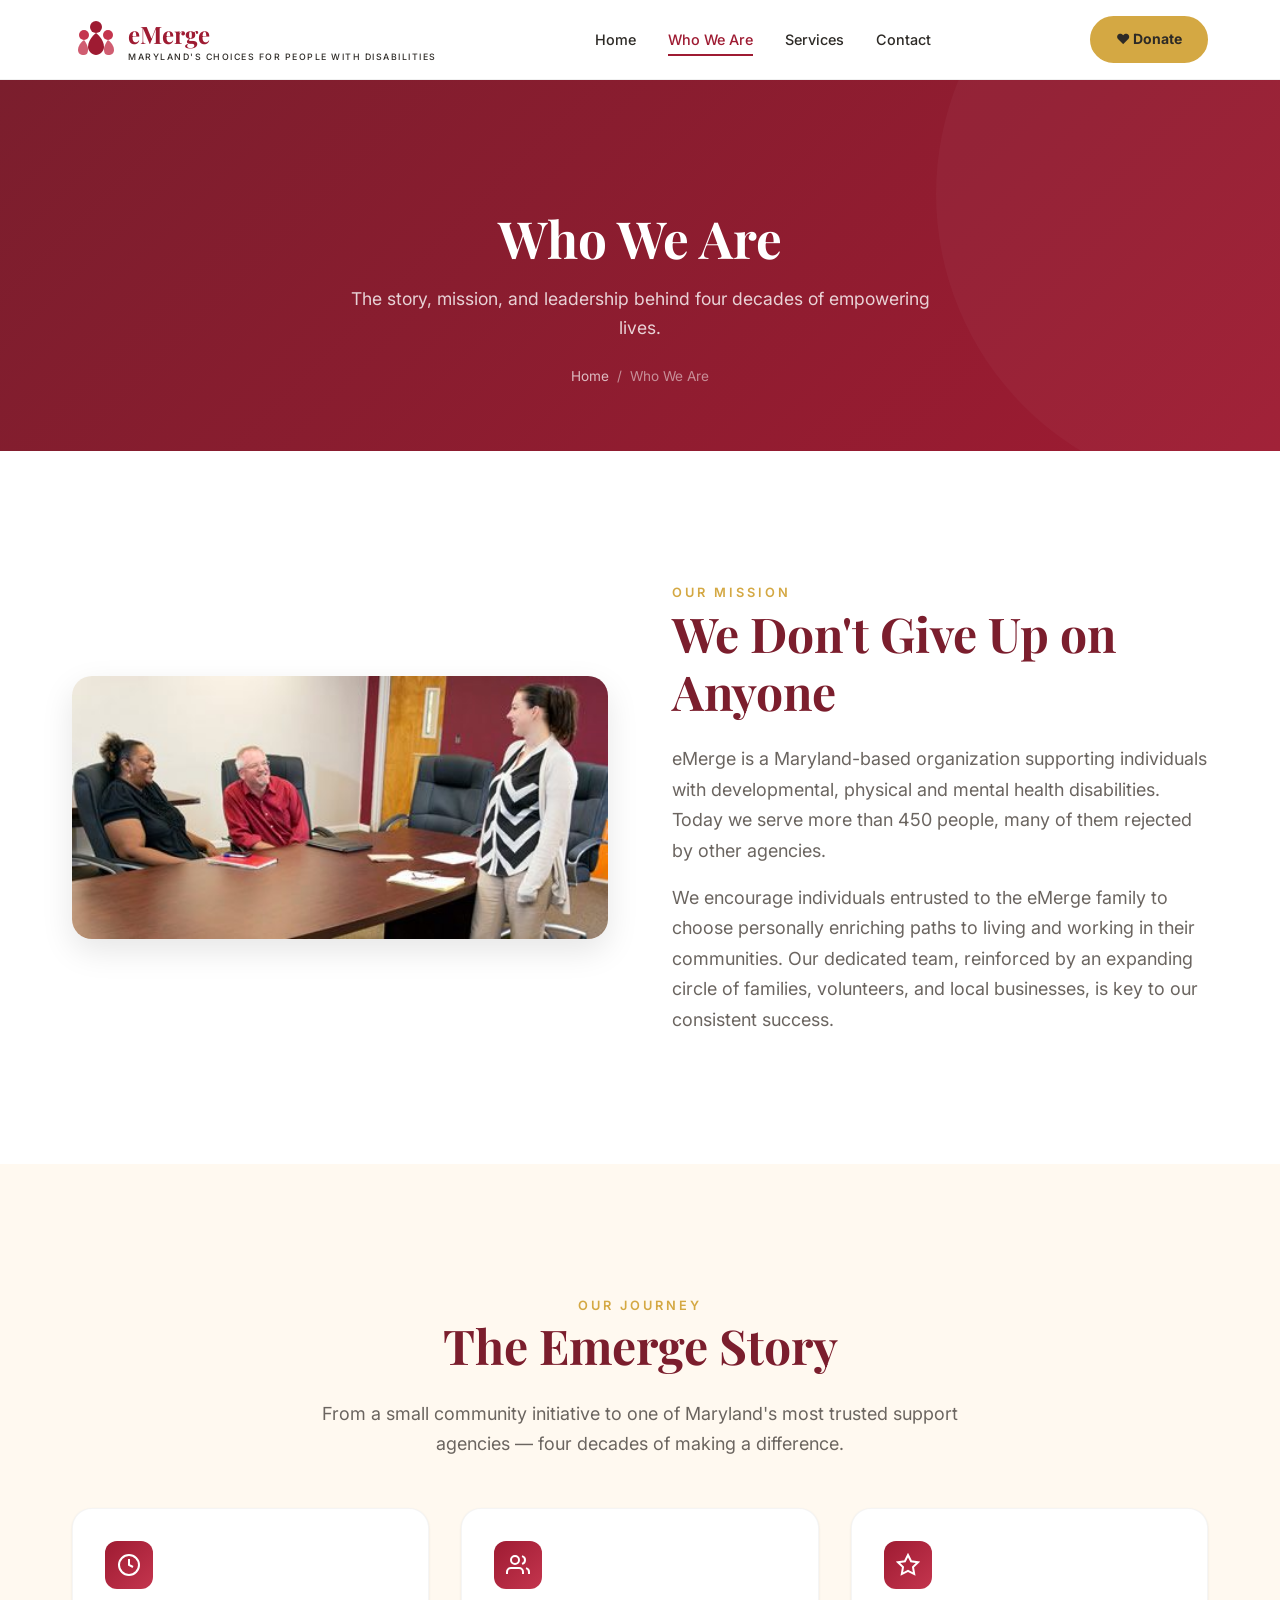
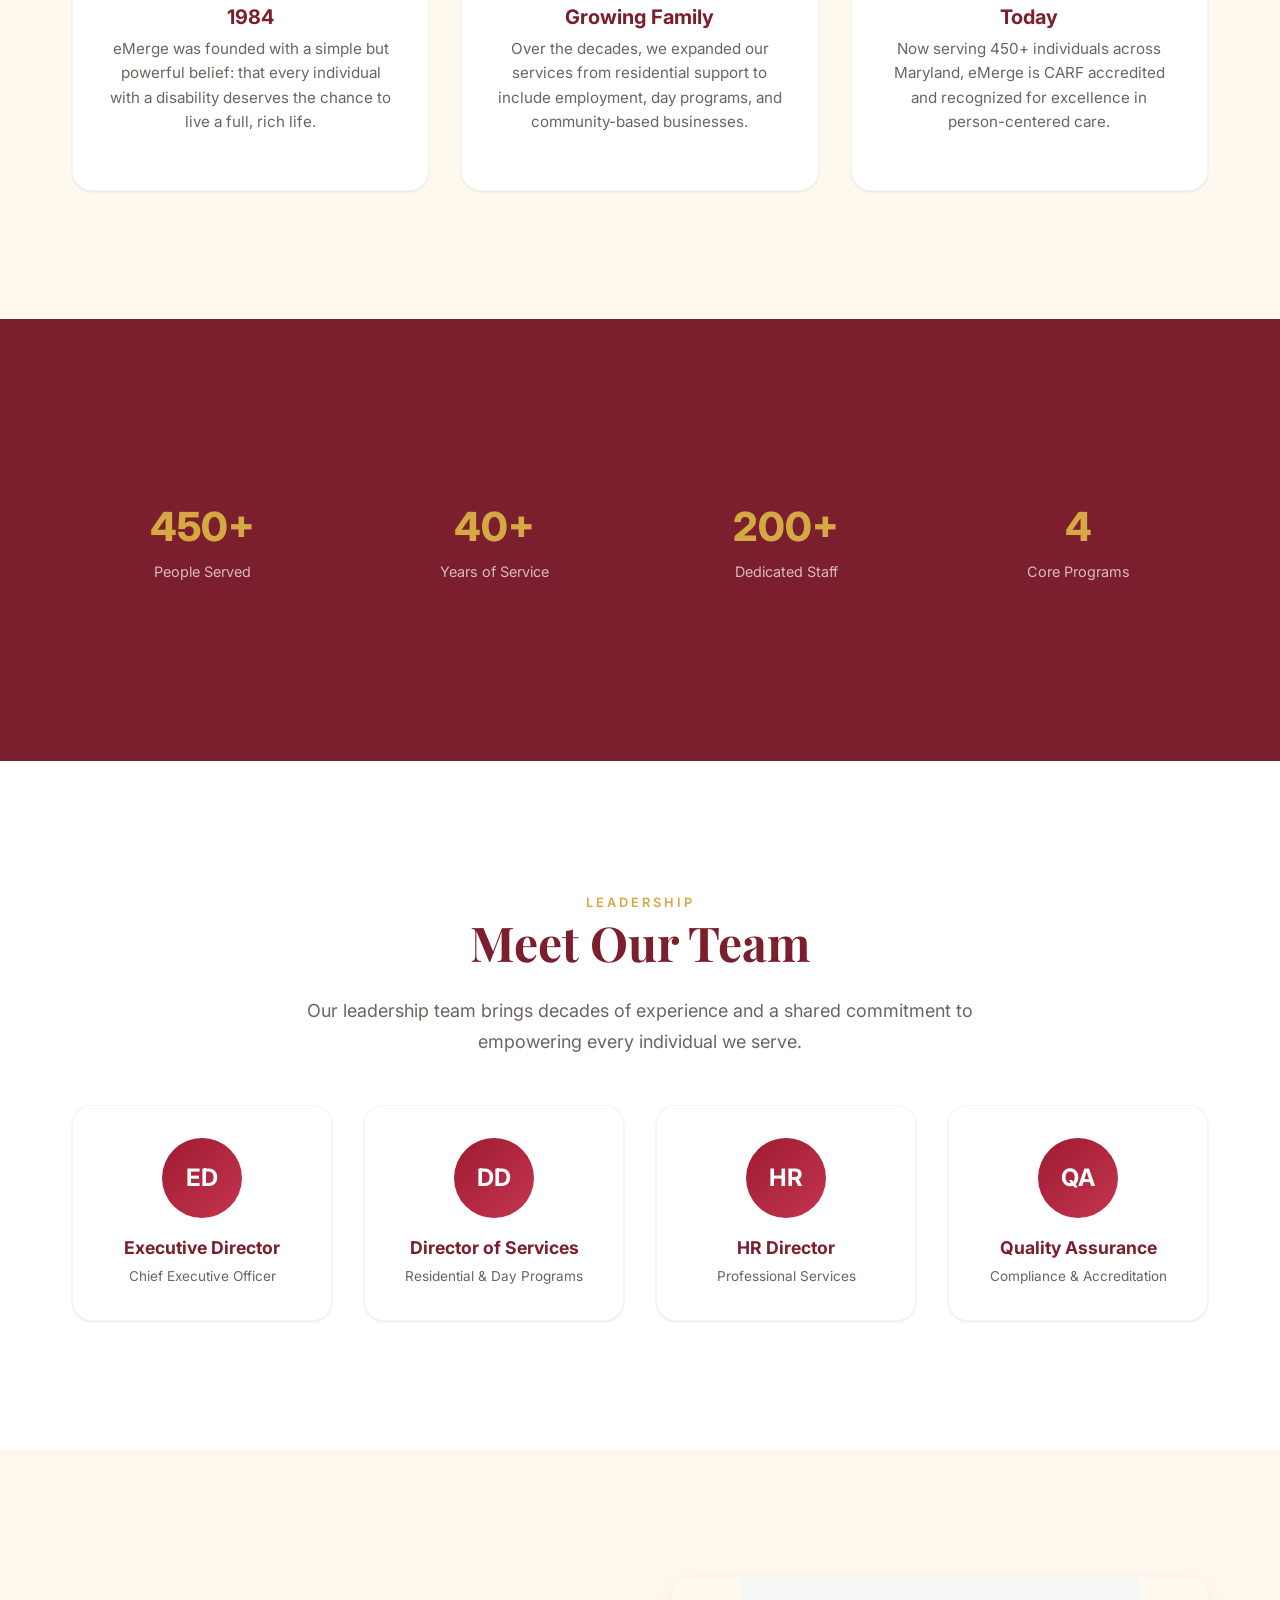
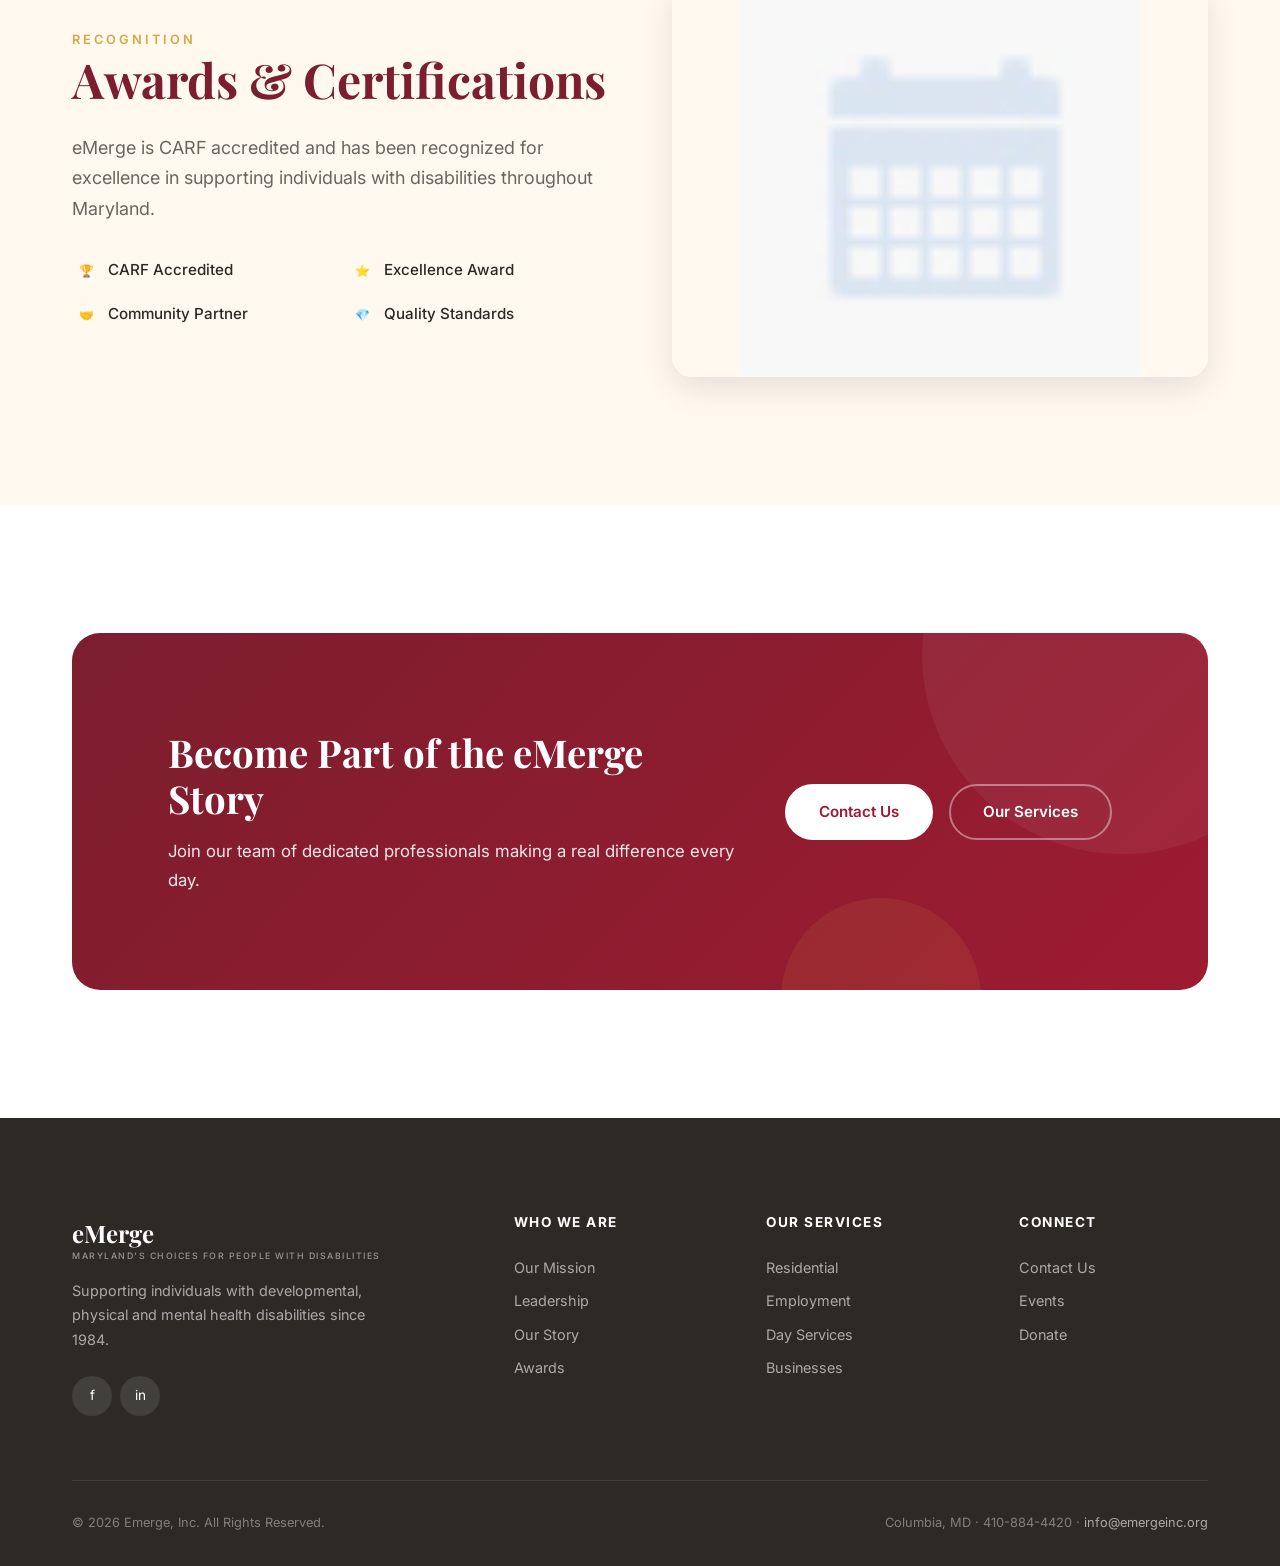
==== about.html @ 645bb39d "Add files via upload" ====
<!DOCTYPE html>
<html lang="en">

<head>
    <meta charset="UTF-8">
    <meta name="viewport" content="width=device-width, initial-scale=1.0">
    <title>Who We Are — eMerge</title>
    <meta name="description"
        content="Learn about eMerge, a Maryland-based organization supporting individuals with developmental, physical and mental health disabilities since 1984.">
    <link rel="stylesheet" href="styles.css">
</head>

<body>
    <!-- Navigation -->
    <nav class="navbar" id="navbar">
        <div class="container">
            <a href="index.html" class="navbar__logo" id="logo">
                <svg class="navbar__logo-icon" viewBox="0 0 48 48" fill="none">
                    <circle cx="24" cy="12" r="6" fill="#9e1b32" />
                    <circle cx="12" cy="20" r="5" fill="#c4354e" />
                    <circle cx="36" cy="20" r="5" fill="#c4354e" />
                    <path d="M24 18 C24 18 16 24 16 32 C16 36 20 40 24 40 C28 40 32 36 32 32 C32 24 24 18 24 18Z"
                        fill="#9e1b32" />
                    <path d="M12 25 C12 25 6 29 6 35 C6 38 8 40 12 40 C16 40 16 36 16 34 C16 30 12 25 12 25Z"
                        fill="#c4354e" opacity="0.8" />
                    <path d="M36 25 C36 25 42 29 42 35 C42 38 40 40 36 40 C32 40 32 36 32 34 C32 30 36 25 36 25Z"
                        fill="#c4354e" opacity="0.8" />
                </svg>
                <div class="navbar__logo-text">eMerge<span>Maryland's Choices For People With Disabilities</span></div>
            </a>
            <ul class="navbar__links" id="navLinks">
                <li><a href="index.html" class="navbar__link">Home</a></li>
                <li><a href="about.html" class="navbar__link active">Who We Are</a></li>
                <li><a href="services.html" class="navbar__link">Services</a></li>
                <li><a href="contact.html" class="navbar__link">Contact</a></li>
            </ul>
            <div class="navbar__actions">
                <a href="contact.html" class="btn btn-donate btn-sm">❤️ Donate</a>
                <button class="navbar__toggle" id="navToggle" aria-label="Toggle menu">
                    <svg viewBox="0 0 24 24" fill="none" stroke="currentColor" stroke-width="2">
                        <line x1="3" y1="6" x2="21" y2="6" />
                        <line x1="3" y1="12" x2="21" y2="12" />
                        <line x1="3" y1="18" x2="21" y2="18" />
                    </svg>
                </button>
            </div>
        </div>
    </nav>

    <!-- Page Hero -->
    <section class="page-hero">
        <div class="container">
            <h1 class="page-hero__title fade-up">Who We Are</h1>
            <p class="page-hero__subtitle fade-up">The story, mission, and leadership behind four decades of empowering
                lives.</p>
            <div class="page-hero__breadcrumb fade-up">
                <a href="index.html">Home</a> <span>/</span> <span>Who We Are</span>
            </div>
        </div>
    </section>

    <!-- Mission -->
    <section class="section">
        <div class="container">
            <div class="content-grid">
                <div class="content-image fade-up">
                    <img src="images/whoweare.jpg" alt="eMerge community">
                </div>
                <div class="fade-up">
                    <span class="section-label">Our Mission</span>
                    <h2 class="section-title">We Don't Give Up on Anyone</h2>
                    <p class="section-subtitle">
                        eMerge is a Maryland-based organization supporting individuals with developmental,
                        physical and mental health disabilities. Today we serve more than 450 people,
                        many of them rejected by other agencies.
                    </p>
                    <p class="section-subtitle" style="margin-top: var(--space-md);">
                        We encourage individuals entrusted to the eMerge family to choose personally
                        enriching paths to living and working in their communities. Our dedicated team,
                        reinforced by an expanding circle of families, volunteers, and local businesses,
                        is key to our consistent success.
                    </p>
                </div>
            </div>
        </div>
    </section>

    <!-- Story Timeline -->
    <section class="section section--cream">
        <div class="container text-center">
            <span class="section-label fade-up">Our Journey</span>
            <h2 class="section-title fade-up">The Emerge Story</h2>
            <p class="section-subtitle fade-up">
                From a small community initiative to one of Maryland's most trusted
                support agencies — four decades of making a difference.
            </p>

            <div class="services-grid" style="margin-top: var(--space-2xl);">
                <div class="service-card fade-up">
                    <div class="service-card__body">
                        <div class="service-card__icon">
                            <svg width="24" height="24" viewBox="0 0 24 24" fill="none" stroke="currentColor"
                                stroke-width="2">
                                <circle cx="12" cy="12" r="10" />
                                <polyline points="12 6 12 12 16 14" />
                            </svg>
                        </div>
                        <h3 class="service-card__title">1984</h3>
                        <p class="service-card__text">
                            eMerge was founded with a simple but powerful belief: that every individual
                            with a disability deserves the chance to live a full, rich life.
                        </p>
                    </div>
                </div>

                <div class="service-card fade-up">
                    <div class="service-card__body">
                        <div class="service-card__icon">
                            <svg width="24" height="24" viewBox="0 0 24 24" fill="none" stroke="currentColor"
                                stroke-width="2">
                                <path d="M17 21v-2a4 4 0 0 0-4-4H5a4 4 0 0 0-4 4v2" />
                                <circle cx="9" cy="7" r="4" />
                                <path d="M23 21v-2a4 4 0 0 0-3-3.87" />
                                <path d="M16 3.13a4 4 0 0 1 0 7.75" />
                            </svg>
                        </div>
                        <h3 class="service-card__title">Growing Family</h3>
                        <p class="service-card__text">
                            Over the decades, we expanded our services from residential support to include
                            employment, day programs, and community-based businesses.
                        </p>
                    </div>
                </div>

                <div class="service-card fade-up">
                    <div class="service-card__body">
                        <div class="service-card__icon">
                            <svg width="24" height="24" viewBox="0 0 24 24" fill="none" stroke="currentColor"
                                stroke-width="2">
                                <polygon
                                    points="12 2 15.09 8.26 22 9.27 17 14.14 18.18 21.02 12 17.77 5.82 21.02 7 14.14 2 9.27 8.91 8.26 12 2" />
                            </svg>
                        </div>
                        <h3 class="service-card__title">Today</h3>
                        <p class="service-card__text">
                            Now serving 450+ individuals across Maryland, eMerge is CARF accredited
                            and recognized for excellence in person-centered care.
                        </p>
                    </div>
                </div>
            </div>
        </div>
    </section>

    <!-- Stats -->
    <section class="section section--dark">
        <div class="container">
            <div class="stats-bar">
                <div class="stat-item fade-up">
                    <span class="stat-item__number" data-count="450" data-suffix="+">0</span>
                    <span class="stat-item__label">People Served</span>
                </div>
                <div class="stat-item fade-up">
                    <span class="stat-item__number" data-count="40" data-suffix="+">0</span>
                    <span class="stat-item__label">Years of Service</span>
                </div>
                <div class="stat-item fade-up">
                    <span class="stat-item__number" data-count="200" data-suffix="+">0</span>
                    <span class="stat-item__label">Dedicated Staff</span>
                </div>
                <div class="stat-item fade-up">
                    <span class="stat-item__number" data-count="4" data-suffix="">0</span>
                    <span class="stat-item__label">Core Programs</span>
                </div>
            </div>
        </div>
    </section>

    <!-- Leadership -->
    <section class="section">
        <div class="container text-center">
            <span class="section-label fade-up">Leadership</span>
            <h2 class="section-title fade-up">Meet Our Team</h2>
            <p class="section-subtitle fade-up">
                Our leadership team brings decades of experience and a shared commitment
                to empowering every individual we serve.
            </p>

            <div class="team-grid">
                <div class="team-card fade-up">
                    <div class="team-card__avatar">ED</div>
                    <div class="team-card__name">Executive Director</div>
                    <div class="team-card__role">Chief Executive Officer</div>
                </div>
                <div class="team-card fade-up">
                    <div class="team-card__avatar">DD</div>
                    <div class="team-card__name">Director of Services</div>
                    <div class="team-card__role">Residential & Day Programs</div>
                </div>
                <div class="team-card fade-up">
                    <div class="team-card__avatar">HR</div>
                    <div class="team-card__name">HR Director</div>
                    <div class="team-card__role">Professional Services</div>
                </div>
                <div class="team-card fade-up">
                    <div class="team-card__avatar">QA</div>
                    <div class="team-card__name">Quality Assurance</div>
                    <div class="team-card__role">Compliance & Accreditation</div>
                </div>
            </div>
        </div>
    </section>

    <!-- Awards Section -->
    <section class="section section--cream">
        <div class="container">
            <div class="content-grid">
                <div class="fade-up">
                    <span class="section-label">Recognition</span>
                    <h2 class="section-title">Awards & Certifications</h2>
                    <p class="section-subtitle">
                        eMerge is CARF accredited and has been recognized for excellence in
                        supporting individuals with disabilities throughout Maryland.
                    </p>
                    <div class="mission__values" style="margin-top: var(--space-xl);">
                        <div class="mission__value">
                            <div class="mission__value-icon">🏆</div><span>CARF Accredited</span>
                        </div>
                        <div class="mission__value">
                            <div class="mission__value-icon">⭐</div><span>Excellence Award</span>
                        </div>
                        <div class="mission__value">
                            <div class="mission__value-icon">🤝</div><span>Community Partner</span>
                        </div>
                        <div class="mission__value">
                            <div class="mission__value-icon">💎</div><span>Quality Standards</span>
                        </div>
                    </div>
                </div>
                <div class="content-image fade-up">
                    <img src="images/service-community.jpg" alt="Award-winning care">
                </div>
            </div>
        </div>
    </section>

    <!-- CTA -->
    <section class="section">
        <div class="container">
            <div class="cta-banner fade-up">
                <div class="cta-banner__content">
                    <h2 class="cta-banner__title">Become Part of the eMerge Story</h2>
                    <p class="cta-banner__text">Join our team of dedicated professionals making a real difference every
                        day.</p>
                </div>
                <div class="cta-banner__actions">
                    <a href="contact.html" class="btn btn-white">Contact Us</a>
                    <a href="services.html" class="btn btn-outline"
                        style="border-color: rgba(255,255,255,0.4); color: white;">Our Services</a>
                </div>
            </div>
        </div>
    </section>

    <!-- Footer -->
    <footer class="footer" id="footer">
        <div class="container">
            <div class="footer__grid">
                <div class="footer__brand">
                    <a href="index.html" class="navbar__logo" style="margin-bottom: var(--space-md);">
                        <div class="navbar__logo-text" style="color: white;">eMerge<span
                                style="color: rgba(255,255,255,0.5);">Maryland's Choices For People With
                                Disabilities</span></div>
                    </a>
                    <p class="footer__brand-text">Supporting individuals with developmental, physical and mental health
                        disabilities since 1984.</p>
                    <div class="footer__social">
                        <a href="https://www.facebook.com/eMergeInc" class="footer__social-link" target="_blank">f</a>
                        <a href="http://www.linkedin.com/company/emerge-inc" class="footer__social-link"
                            target="_blank">in</a>
                    </div>
                </div>
                <div>
                    <h3 class="footer__heading">Who We Are</h3>
                    <ul class="footer__links">
                        <li><a href="about.html" class="footer__link">Our Mission</a></li>
                        <li><a href="about.html" class="footer__link">Leadership</a></li>
                        <li><a href="about.html" class="footer__link">Our Story</a></li>
                        <li><a href="about.html" class="footer__link">Awards</a></li>
                    </ul>
                </div>
                <div>
                    <h3 class="footer__heading">Our Services</h3>
                    <ul class="footer__links">
                        <li><a href="services.html" class="footer__link">Residential</a></li>
                        <li><a href="services.html" class="footer__link">Employment</a></li>
                        <li><a href="services.html" class="footer__link">Day Services</a></li>
                        <li><a href="services.html" class="footer__link">Businesses</a></li>
                    </ul>
                </div>
                <div>
                    <h3 class="footer__heading">Connect</h3>
                    <ul class="footer__links">
                        <li><a href="contact.html" class="footer__link">Contact Us</a></li>
                        <li><a href="#" class="footer__link">Events</a></li>
                        <li><a href="#" class="footer__link">Donate</a></li>
                    </ul>
                </div>
            </div>
            <div class="footer__bottom">
                <p>© 2026 Emerge, Inc. All Rights Reserved.</p>
                <p>Columbia, MD · 410-884-4420 · <a href="mailto:info@emergeinc.org"
                        style="color: rgba(255,255,255,0.6);">info@emergeinc.org</a></p>
            </div>
        </div>
    </footer>
    <script src="main.js"></script>
</body>

</html>
---- styles.css ----
/* ===================================
   eMerge Design System
   Keeping brand identity, modern layout
   =================================== */

/* Google Fonts */
@import url('https://fonts.googleapis.com/css2?family=Inter:wght@300;400;500;600;700;800&family=Playfair+Display:wght@600;700&display=swap');

/* CSS Custom Properties */
:root {
  /* Brand Colors — kept from existing site */
  --color-primary: #9e1b32;
  --color-primary-dark: #7B1E2D;
  --color-primary-light: #c4354e;
  --color-accent-gold: #D4A843;
  --color-accent-gold-light: #f0d68a;
  
  /* Neutrals */
  --color-white: #ffffff;
  --color-cream: #FFF9F0;
  --color-light-gray: #f5f3f0;
  --color-mid-gray: #e0ddd8;
  --color-text: #2d2a26;
  --color-text-light: #6b6560;
  --color-text-muted: #9a948d;
  
  /* Semantic */
  --color-success: #2d8a4e;
  --color-link: #9e1b32;
  
  /* Typography */
  --font-primary: 'Inter', -apple-system, BlinkMacSystemFont, sans-serif;
  --font-display: 'Playfair Display', Georgia, serif;
  
  /* Spacing */
  --space-xs: 0.25rem;
  --space-sm: 0.5rem;
  --space-md: 1rem;
  --space-lg: 1.5rem;
  --space-xl: 2rem;
  --space-2xl: 3rem;
  --space-3xl: 4rem;
  --space-4xl: 6rem;
  --space-5xl: 8rem;
  
  /* Border Radius */
  --radius-sm: 6px;
  --radius-md: 12px;
  --radius-lg: 20px;
  --radius-xl: 28px;
  --radius-full: 9999px;
  
  /* Shadows */
  --shadow-sm: 0 1px 3px rgba(0,0,0,0.06), 0 1px 2px rgba(0,0,0,0.04);
  --shadow-md: 0 4px 12px rgba(0,0,0,0.08);
  --shadow-lg: 0 12px 32px rgba(0,0,0,0.1);
  --shadow-xl: 0 20px 50px rgba(0,0,0,0.15);
  
  /* Transitions */
  --transition-fast: 150ms ease;
  --transition-base: 250ms ease;
  --transition-slow: 400ms cubic-bezier(0.4, 0, 0.2, 1);
  
  /* Layout */
  --max-width: 1200px;
  --nav-height: 80px;
}

/* Reset & Base */
*, *::before, *::after {
  box-sizing: border-box;
  margin: 0;
  padding: 0;
}

html {
  scroll-behavior: smooth;
  -webkit-font-smoothing: antialiased;
  -moz-osx-font-smoothing: grayscale;
}

body {
  font-family: var(--font-primary);
  font-size: 16px;
  line-height: 1.6;
  color: var(--color-text);
  background-color: var(--color-white);
  overflow-x: hidden;
}

img {
  max-width: 100%;
  height: auto;
  display: block;
}

a {
  color: var(--color-link);
  text-decoration: none;
  transition: color var(--transition-fast);
}

a:hover {
  color: var(--color-primary-dark);
}

h1, h2, h3, h4, h5, h6 {
  line-height: 1.2;
  font-weight: 700;
}

/* ===================================
   Utility Classes
   =================================== */
.container {
  max-width: var(--max-width);
  margin: 0 auto;
  padding: 0 var(--space-xl);
}

.section {
  padding: var(--space-5xl) 0;
}

.section--cream {
  background-color: var(--color-cream);
}

.section--gray {
  background-color: var(--color-light-gray);
}

.section--dark {
  background-color: var(--color-primary-dark);
  color: var(--color-white);
}

.text-center {
  text-align: center;
}

.sr-only {
  position: absolute;
  width: 1px;
  height: 1px;
  padding: 0;
  margin: -1px;
  overflow: hidden;
  clip: rect(0,0,0,0);
  border: 0;
}

/* ===================================
   Typography
   =================================== */
.section-label {
  font-size: 0.8rem;
  font-weight: 600;
  text-transform: uppercase;
  letter-spacing: 3px;
  color: var(--color-accent-gold);
  margin-bottom: var(--space-md);
}

.section-title {
  font-family: var(--font-display);
  font-size: clamp(2rem, 4vw, 3rem);
  color: var(--color-primary-dark);
  margin-bottom: var(--space-lg);
}

.section--dark .section-title {
  color: var(--color-white);
}

.section-subtitle {
  font-size: 1.125rem;
  color: var(--color-text-light);
  max-width: 680px;
  line-height: 1.7;
}

.text-center .section-subtitle {
  margin: 0 auto;
}

/* ===================================
   Buttons
   =================================== */
.btn {
  display: inline-flex;
  align-items: center;
  gap: var(--space-sm);
  padding: 14px 32px;
  border-radius: var(--radius-full);
  font-family: var(--font-primary);
  font-size: 0.95rem;
  font-weight: 600;
  text-decoration: none;
  border: 2px solid transparent;
  cursor: pointer;
  transition: all var(--transition-base);
  position: relative;
  overflow: hidden;
}

.btn::after {
  content: '';
  position: absolute;
  inset: 0;
  background: rgba(255,255,255,0.1);
  transform: translateX(-101%);
  transition: transform var(--transition-slow);
}

.btn:hover::after {
  transform: translateX(0);
}

.btn-primary {
  background: var(--color-primary);
  color: var(--color-white);
  border-color: var(--color-primary);
}

.btn-primary:hover {
  background: var(--color-primary-dark);
  border-color: var(--color-primary-dark);
  color: var(--color-white);
  transform: translateY(-2px);
  box-shadow: var(--shadow-lg);
}

.btn-outline {
  background: transparent;
  color: var(--color-primary);
  border-color: var(--color-primary);
}

.btn-outline:hover {
  background: var(--color-primary);
  color: var(--color-white);
  transform: translateY(-2px);
  box-shadow: var(--shadow-lg);
}

.btn-white {
  background: var(--color-white);
  color: var(--color-primary);
  border-color: var(--color-white);
}

.btn-white:hover {
  background: var(--color-cream);
  color: var(--color-primary-dark);
  transform: translateY(-2px);
  box-shadow: var(--shadow-lg);
}

.btn-donate {
  background: var(--color-accent-gold);
  color: var(--color-text);
  border-color: var(--color-accent-gold);
  font-weight: 700;
}

.btn-donate:hover {
  background: var(--color-accent-gold-light);
  border-color: var(--color-accent-gold-light);
  color: var(--color-text);
  transform: translateY(-2px);
  box-shadow: var(--shadow-lg);
}

.btn-sm {
  padding: 10px 24px;
  font-size: 0.875rem;
}

/* ===================================
   Navigation
   =================================== */
.navbar {
  position: fixed;
  top: 0;
  left: 0;
  right: 0;
  height: var(--nav-height);
  background: rgba(255, 255, 255, 0.97);
  backdrop-filter: blur(12px);
  -webkit-backdrop-filter: blur(12px);
  border-bottom: 1px solid rgba(0,0,0,0.06);
  z-index: 1000;
  transition: all var(--transition-base);
}

.navbar.scrolled {
  box-shadow: var(--shadow-md);
}

.navbar .container {
  display: flex;
  align-items: center;
  justify-content: space-between;
  height: 100%;
}

.navbar__logo {
  display: flex;
  align-items: center;
  gap: var(--space-sm);
  text-decoration: none;
}

.navbar__logo-icon {
  width: 48px;
  height: 48px;
}

.navbar__logo-text {
  font-family: var(--font-display);
  font-size: 1.5rem;
  color: var(--color-primary);
  font-weight: 700;
}

.navbar__logo-text span {
  color: var(--color-text);
  font-size: 0.55rem;
  display: block;
  font-family: var(--font-primary);
  font-weight: 500;
  letter-spacing: 1.5px;
  text-transform: uppercase;
  margin-top: -4px;
}

.navbar__links {
  display: flex;
  align-items: center;
  gap: var(--space-xl);
  list-style: none;
}

.navbar__link {
  font-size: 0.9rem;
  font-weight: 500;
  color: var(--color-text);
  text-decoration: none;
  padding: var(--space-sm) 0;
  position: relative;
  transition: color var(--transition-fast);
}

.navbar__link::after {
  content: '';
  position: absolute;
  bottom: 0;
  left: 0;
  width: 0;
  height: 2px;
  background: var(--color-primary);
  transition: width var(--transition-base);
}

.navbar__link:hover,
.navbar__link.active {
  color: var(--color-primary);
}

.navbar__link:hover::after,
.navbar__link.active::after {
  width: 100%;
}

.navbar__actions {
  display: flex;
  align-items: center;
  gap: var(--space-md);
}

/* Mobile Menu */
.navbar__toggle {
  display: none;
  background: none;
  border: none;
  cursor: pointer;
  padding: var(--space-sm);
  color: var(--color-text);
}

.navbar__toggle svg {
  width: 28px;
  height: 28px;
}

/* Mobile Nav */
@media (max-width: 968px) {
  .navbar__links {
    position: fixed;
    top: var(--nav-height);
    left: 0;
    right: 0;
    bottom: 0;
    background: var(--color-white);
    flex-direction: column;
    justify-content: flex-start;
    padding: var(--space-2xl);
    gap: var(--space-lg);
    transform: translateX(100%);
    transition: transform var(--transition-slow);
  }

  .navbar__links.open {
    transform: translateX(0);
  }

  .navbar__link {
    font-size: 1.2rem;
  }

  .navbar__toggle {
    display: block;
  }

  .navbar__actions .btn-donate {
    display: none;
  }
}

/* ===================================
   Hero Section
   =================================== */
.hero {
  position: relative;
  min-height: 90vh;
  display: flex;
  align-items: center;
  overflow: hidden;
  margin-top: var(--nav-height);
}

.hero__bg {
  position: absolute;
  inset: 0;
  z-index: 0;
}

.hero__bg img {
  width: 100%;
  height: 100%;
  object-fit: cover;
}

.hero__overlay {
  position: absolute;
  inset: 0;
  background: linear-gradient(
    135deg,
    rgba(123, 30, 45, 0.88) 0%,
    rgba(158, 27, 50, 0.75) 40%,
    rgba(158, 27, 50, 0.5) 100%
  );
  z-index: 1;
}

.hero__content {
  position: relative;
  z-index: 2;
  max-width: 680px;
  padding: var(--space-4xl) 0;
}

.hero__tagline {
  display: inline-block;
  font-size: 0.8rem;
  font-weight: 600;
  text-transform: uppercase;
  letter-spacing: 3px;
  color: var(--color-accent-gold-light);
  margin-bottom: var(--space-lg);
  padding: var(--space-sm) var(--space-lg);
  background: rgba(255,255,255,0.08);
  border-radius: var(--radius-full);
  border: 1px solid rgba(212, 168, 67, 0.3);
}

.hero__title {
  font-family: var(--font-display);
  font-size: clamp(2.5rem, 5vw, 4rem);
  color: var(--color-white);
  line-height: 1.1;
  margin-bottom: var(--space-xl);
}

.hero__description {
  font-size: 1.15rem;
  color: rgba(255, 255, 255, 0.9);
  line-height: 1.7;
  margin-bottom: var(--space-2xl);
  max-width: 540px;
}

.hero__actions {
  display: flex;
  gap: var(--space-md);
  flex-wrap: wrap;
}

/* Floating stat cards */
.hero__stats {
  position: absolute;
  right: 8%;
  bottom: 12%;
  z-index: 2;
  display: flex;
  flex-direction: column;
  gap: var(--space-md);
}

.hero__stat {
  background: rgba(255,255,255,0.12);
  backdrop-filter: blur(16px);
  -webkit-backdrop-filter: blur(16px);
  border: 1px solid rgba(255,255,255,0.15);
  border-radius: var(--radius-md);
  padding: var(--space-lg) var(--space-xl);
  color: var(--color-white);
  text-align: center;
  min-width: 160px;
  animation: float 6s ease-in-out infinite;
}

.hero__stat:nth-child(2) {
  animation-delay: -2s;
}

.hero__stat:nth-child(3) {
  animation-delay: -4s;
}

.hero__stat-number {
  font-size: 2.2rem;
  font-weight: 800;
  display: block;
  color: var(--color-accent-gold-light);
}

.hero__stat-label {
  font-size: 0.8rem;
  font-weight: 500;
  text-transform: uppercase;
  letter-spacing: 1px;
  opacity: 0.9;
}

@keyframes float {
  0%, 100% { transform: translateY(0); }
  50% { transform: translateY(-8px); }
}

@media (max-width: 968px) {
  .hero__stats {
    display: none;
  }
  .hero {
    min-height: 80vh;
  }
}

/* ===================================
   Services Cards
   =================================== */
.services-grid {
  display: grid;
  grid-template-columns: repeat(3, 1fr);
  gap: var(--space-xl);
  margin-top: var(--space-2xl);
}

.service-card {
  background: var(--color-white);
  border-radius: var(--radius-lg);
  overflow: hidden;
  box-shadow: var(--shadow-sm);
  transition: all var(--transition-slow);
  border: 1px solid rgba(0,0,0,0.04);
}

.service-card:hover {
  transform: translateY(-8px);
  box-shadow: var(--shadow-xl);
}

.service-card__image {
  height: 220px;
  overflow: hidden;
  background: var(--color-cream);
}

.service-card__image img {
  width: 100%;
  height: 100%;
  object-fit: contain;
  transition: transform var(--transition-slow);
}

.service-card:hover .service-card__image img {
  transform: scale(1.05);
}

.service-card__body {
  padding: var(--space-xl);
}

.service-card__icon {
  width: 48px;
  height: 48px;
  border-radius: var(--radius-md);
  background: linear-gradient(135deg, var(--color-primary), var(--color-primary-light));
  display: flex;
  align-items: center;
  justify-content: center;
  margin-bottom: var(--space-md);
  color: var(--color-white);
}

.service-card__title {
  font-size: 1.25rem;
  font-weight: 700;
  margin-bottom: var(--space-sm);
  color: var(--color-primary-dark);
}

.service-card__text {
  font-size: 0.95rem;
  color: var(--color-text-light);
  line-height: 1.6;
  margin-bottom: var(--space-lg);
}

.service-card__link {
  font-size: 0.9rem;
  font-weight: 600;
  color: var(--color-primary);
  display: inline-flex;
  align-items: center;
  gap: var(--space-xs);
  transition: gap var(--transition-fast);
}

.service-card__link:hover {
  gap: var(--space-sm);
}

@media (max-width: 768px) {
  .services-grid {
    grid-template-columns: 1fr;
    gap: var(--space-lg);
  }
}

/* ===================================
   Mission / About Section
   =================================== */
.mission {
  display: grid;
  grid-template-columns: 1fr 1fr;
  gap: var(--space-4xl);
  align-items: center;
}

.mission__image {
  border-radius: var(--radius-lg);
  overflow: hidden;
  position: relative;
}

.mission__image img {
  width: 100%;
  height: 100%;
  object-fit: cover;
  border-radius: var(--radius-lg);
}

.mission__image-badge {
  position: absolute;
  bottom: var(--space-xl);
  left: var(--space-xl);
  background: var(--color-white);
  padding: var(--space-md) var(--space-lg);
  border-radius: var(--radius-md);
  box-shadow: var(--shadow-lg);
  display: flex;
  align-items: center;
  gap: var(--space-md);
}

.mission__image-badge-icon {
  width: 40px;
  height: 40px;
  border-radius: var(--radius-sm);
  background: var(--color-cream);
  display: flex;
  align-items: center;
  justify-content: center;
  color: var(--color-primary);
  font-size: 1.2rem;
}

.mission__image-badge-text {
  font-weight: 600;
  font-size: 0.85rem;
}

.mission__image-badge-text span {
  display: block;
  font-weight: 400;
  color: var(--color-text-light);
  font-size: 0.75rem;
}

.mission__content {
  max-width: 520px;
}

.mission__values {
  display: grid;
  grid-template-columns: 1fr 1fr;
  gap: var(--space-md);
  margin-top: var(--space-xl);
}

.mission__value {
  display: flex;
  align-items: center;
  gap: var(--space-sm);
  font-size: 0.95rem;
  font-weight: 500;
}

.mission__value-icon {
  width: 28px;
  height: 28px;
  border-radius: var(--radius-full);
  background: var(--color-cream);
  display: flex;
  align-items: center;
  justify-content: center;
  color: var(--color-primary);
  font-size: 0.75rem;
  flex-shrink: 0;
}

@media (max-width: 768px) {
  .mission {
    grid-template-columns: 1fr;
    gap: var(--space-2xl);
  }
}

/* ===================================
   Testimonial Section
   =================================== */
.testimonial-card {
  background: var(--color-white);
  border-radius: var(--radius-lg);
  padding: var(--space-2xl);
  box-shadow: var(--shadow-md);
  max-width: 700px;
  margin: var(--space-2xl) auto 0;
  text-align: center;
  position: relative;
}

.testimonial-card::before {
  content: '"';
  font-family: var(--font-display);
  font-size: 6rem;
  color: var(--color-primary);
  opacity: 0.1;
  position: absolute;
  top: -10px;
  left: 30px;
  line-height: 1;
}

.testimonial-card__text {
  font-size: 1.15rem;
  line-height: 1.8;
  color: var(--color-text);
  font-style: italic;
  margin-bottom: var(--space-xl);
}

.testimonial-card__author {
  display: flex;
  align-items: center;
  justify-content: center;
  gap: var(--space-md);
}

.testimonial-card__avatar {
  width: 48px;
  height: 48px;
  border-radius: var(--radius-full);
  background: var(--color-primary);
  color: var(--color-white);
  display: flex;
  align-items: center;
  justify-content: center;
  font-weight: 700;
  font-size: 1.1rem;
}

.testimonial-card__author-info {
  text-align: left;
}

.testimonial-card__name {
  font-weight: 600;
  font-size: 0.95rem;
}

.testimonial-card__role {
  font-size: 0.8rem;
  color: var(--color-text-light);
}

/* ===================================
   CTA Banner
   =================================== */
.cta-banner {
  background: linear-gradient(135deg, var(--color-primary-dark), var(--color-primary));
  border-radius: var(--radius-xl);
  padding: var(--space-4xl);
  display: flex;
  align-items: center;
  justify-content: space-between;
  gap: var(--space-2xl);
  color: var(--color-white);
  position: relative;
  overflow: hidden;
}

.cta-banner::before {
  content: '';
  position: absolute;
  top: -50%;
  right: -10%;
  width: 400px;
  height: 400px;
  border-radius: 50%;
  background: rgba(255,255,255,0.05);
}

.cta-banner::after {
  content: '';
  position: absolute;
  bottom: -30%;
  right: 20%;
  width: 200px;
  height: 200px;
  border-radius: 50%;
  background: rgba(212, 168, 67, 0.1);
}

.cta-banner__content {
  position: relative;
  z-index: 1;
  max-width: 600px;
}

.cta-banner__title {
  font-family: var(--font-display);
  font-size: clamp(1.8rem, 3vw, 2.5rem);
  margin-bottom: var(--space-md);
}

.cta-banner__text {
  font-size: 1.05rem;
  opacity: 0.9;
  line-height: 1.7;
}

.cta-banner__actions {
  position: relative;
  z-index: 1;
  display: flex;
  gap: var(--space-md);
  flex-shrink: 0;
}

@media (max-width: 768px) {
  .cta-banner {
    flex-direction: column;
    text-align: center;
    padding: var(--space-2xl);
  }
  
  .cta-banner__actions {
    flex-direction: column;
    width: 100%;
  }

  .cta-banner__actions .btn {
    justify-content: center;
  }
}

/* ===================================
   Footer
   =================================== */
.footer {
  background: var(--color-text);
  color: rgba(255,255,255,0.8);
  padding: var(--space-4xl) 0 var(--space-xl);
}

.footer__grid {
  display: grid;
  grid-template-columns: 2fr 1fr 1fr 1fr;
  gap: var(--space-3xl);
  margin-bottom: var(--space-3xl);
}

.footer__brand-text {
  font-size: 0.9rem;
  line-height: 1.7;
  margin-top: var(--space-md);
  max-width: 300px;
  color: rgba(255,255,255,0.6);
}

.footer__social {
  display: flex;
  gap: var(--space-sm);
  margin-top: var(--space-lg);
}

.footer__social-link {
  width: 40px;
  height: 40px;
  border-radius: var(--radius-full);
  background: rgba(255,255,255,0.1);
  display: flex;
  align-items: center;
  justify-content: center;
  color: var(--color-white);
  font-size: 0.85rem;
  transition: all var(--transition-fast);
  text-decoration: none;
}

.footer__social-link:hover {
  background: var(--color-primary);
  color: var(--color-white);
  transform: translateY(-2px);
}

.footer__heading {
  font-size: 0.85rem;
  font-weight: 700;
  text-transform: uppercase;
  letter-spacing: 1.5px;
  color: var(--color-white);
  margin-bottom: var(--space-lg);
}

.footer__links {
  list-style: none;
  display: flex;
  flex-direction: column;
  gap: var(--space-sm);
}

.footer__link {
  font-size: 0.9rem;
  color: rgba(255,255,255,0.6);
  text-decoration: none;
  transition: all var(--transition-fast);
}

.footer__link:hover {
  color: var(--color-accent-gold-light);
  padding-left: 4px;
}

.footer__bottom {
  border-top: 1px solid rgba(255,255,255,0.1);
  padding-top: var(--space-xl);
  display: flex;
  align-items: center;
  justify-content: space-between;
  font-size: 0.8rem;
  color: rgba(255,255,255,0.4);
}

@media (max-width: 768px) {
  .footer__grid {
    grid-template-columns: 1fr 1fr;
    gap: var(--space-2xl);
  }
  .footer__bottom {
    flex-direction: column;
    gap: var(--space-md);
    text-align: center;
  }
}

@media (max-width: 480px) {
  .footer__grid {
    grid-template-columns: 1fr;
  }
}

/* ===================================
   Interior Page Hero
   =================================== */
.page-hero {
  background: linear-gradient(135deg, var(--color-primary-dark), var(--color-primary));
  padding: var(--space-5xl) 0 var(--space-3xl);
  margin-top: var(--nav-height);
  text-align: center;
  position: relative;
  overflow: hidden;
}

.page-hero::before {
  content: '';
  position: absolute;
  top: -50%;
  right: -20%;
  width: 600px;
  height: 600px;
  border-radius: 50%;
  background: rgba(255,255,255,0.03);
}

.page-hero__title {
  font-family: var(--font-display);
  font-size: clamp(2rem, 4vw, 3.5rem);
  color: var(--color-white);
  margin-bottom: var(--space-md);
}

.page-hero__subtitle {
  font-size: 1.1rem;
  color: rgba(255,255,255,0.8);
  max-width: 600px;
  margin: 0 auto;
}

.page-hero__breadcrumb {
  display: flex;
  align-items: center;
  justify-content: center;
  gap: var(--space-sm);
  margin-top: var(--space-lg);
  font-size: 0.85rem;
  color: rgba(255,255,255,0.5);
}

.page-hero__breadcrumb a {
  color: rgba(255,255,255,0.7);
  text-decoration: none;
}

.page-hero__breadcrumb a:hover {
  color: var(--color-accent-gold-light);
}

/* ===================================
   Content Page Styles
   =================================== */
.content-grid {
  display: grid;
  grid-template-columns: 1fr 1fr;
  gap: var(--space-3xl);
  align-items: center;
}

.content-grid--reverse {
  direction: rtl;
}

.content-grid--reverse > * {
  direction: ltr;
}

.content-image {
  border-radius: var(--radius-lg);
  overflow: hidden;
  box-shadow: var(--shadow-lg);
}

.content-image img {
  width: 100%;
  height: auto;
  max-height: 400px;
  object-fit: contain;
}

@media (max-width: 768px) {
  .content-grid {
    grid-template-columns: 1fr;
    gap: var(--space-2xl);
  }
  .content-grid--reverse {
    direction: ltr;
  }
}

/* ===================================
   Team / Leadership Cards
   =================================== */
.team-grid {
  display: grid;
  grid-template-columns: repeat(auto-fill, minmax(260px, 1fr));
  gap: var(--space-xl);
  margin-top: var(--space-2xl);
}

.team-card {
  background: var(--color-white);
  border-radius: var(--radius-lg);
  padding: var(--space-xl);
  text-align: center;
  box-shadow: var(--shadow-sm);
  border: 1px solid rgba(0,0,0,0.04);
  transition: all var(--transition-slow);
}

.team-card:hover {
  transform: translateY(-4px);
  box-shadow: var(--shadow-lg);
}

.team-card__avatar {
  width: 80px;
  height: 80px;
  border-radius: var(--radius-full);
  background: linear-gradient(135deg, var(--color-primary), var(--color-primary-light));
  color: var(--color-white);
  display: flex;
  align-items: center;
  justify-content: center;
  font-size: 1.5rem;
  font-weight: 700;
  margin: 0 auto var(--space-md);
}

.team-card__name {
  font-size: 1.1rem;
  font-weight: 700;
  color: var(--color-primary-dark);
}

.team-card__role {
  font-size: 0.85rem;
  color: var(--color-text-light);
  margin-top: var(--space-xs);
}

/* ===================================
   Job Listings (Careers Page)
   =================================== */
.job-card {
  background: var(--color-white);
  border-radius: var(--radius-md);
  padding: var(--space-xl);
  display: flex;
  align-items: flex-start;
  justify-content: space-between;
  gap: var(--space-xl);
  box-shadow: var(--shadow-sm);
  border: 1px solid rgba(0,0,0,0.04);
  transition: all var(--transition-slow);
  margin-bottom: var(--space-md);
}

.job-card:hover {
  box-shadow: var(--shadow-md);
  border-color: var(--color-primary);
}

.job-card__info {
  flex: 1;
}

.job-card__title {
  font-size: 1.15rem;
  font-weight: 700;
  color: var(--color-primary-dark);
  margin-bottom: var(--space-xs);
}

.job-card__meta {
  display: flex;
  gap: var(--space-lg);
  font-size: 0.85rem;
  color: var(--color-text-light);
  margin-bottom: var(--space-sm);
}

.job-card__meta span {
  display: flex;
  align-items: center;
  gap: var(--space-xs);
}

.job-card__desc {
  font-size: 0.9rem;
  color: var(--color-text-light);
  line-height: 1.6;
}

@media (max-width: 768px) {
  .job-card {
    flex-direction: column;
  }
}

/* ===================================
   Contact Form
   =================================== */
.contact-form {
  max-width: 600px;
}

.form-group {
  margin-bottom: var(--space-lg);
}

.form-group label {
  display: block;
  font-size: 0.9rem;
  font-weight: 600;
  margin-bottom: var(--space-sm);
  color: var(--color-text);
}

.form-group input,
.form-group textarea,
.form-group select {
  width: 100%;
  padding: 14px 18px;
  border: 2px solid var(--color-mid-gray);
  border-radius: var(--radius-sm);
  font-family: var(--font-primary);
  font-size: 0.95rem;
  transition: border-color var(--transition-fast);
  background: var(--color-white);
  color: var(--color-text);
}

.form-group input:focus,
.form-group textarea:focus,
.form-group select:focus {
  outline: none;
  border-color: var(--color-primary);
  box-shadow: 0 0 0 3px rgba(158, 27, 50, 0.1);
}

.form-group textarea {
  min-height: 140px;
  resize: vertical;
}

.form-row {
  display: grid;
  grid-template-columns: 1fr 1fr;
  gap: var(--space-lg);
}

@media (max-width: 480px) {
  .form-row {
    grid-template-columns: 1fr;
  }
}

/* Contact info card */
.contact-info-card {
  background: var(--color-white);
  border-radius: var(--radius-lg);
  padding: var(--space-2xl);
  box-shadow: var(--shadow-md);
}

.contact-info-item {
  display: flex;
  gap: var(--space-md);
  margin-bottom: var(--space-xl);
}

.contact-info-item:last-child {
  margin-bottom: 0;
}

.contact-info-icon {
  width: 48px;
  height: 48px;
  border-radius: var(--radius-md);
  background: var(--color-cream);
  display: flex;
  align-items: center;
  justify-content: center;
  color: var(--color-primary);
  font-size: 1.2rem;
  flex-shrink: 0;
}

.contact-info-text h4 {
  font-size: 0.95rem;
  font-weight: 700;
  margin-bottom: var(--space-xs);
}

.contact-info-text p {
  font-size: 0.9rem;
  color: var(--color-text-light);
  line-height: 1.5;
}

/* ===================================
   Scroll animations
   =================================== */
.fade-up {
  opacity: 0;
  transform: translateY(30px);
  transition: opacity 0.6s ease, transform 0.6s ease;
}

.fade-up.visible {
  opacity: 1;
  transform: translateY(0);
}

/* ===================================
   Misc 
   =================================== */
.benefits-grid {
  display: grid;
  grid-template-columns: repeat(auto-fill, minmax(250px, 1fr));
  gap: var(--space-lg);
  margin-top: var(--space-2xl);
}

.benefit-card {
  background: var(--color-white);
  border-radius: var(--radius-md);
  padding: var(--space-xl);
  box-shadow: var(--shadow-sm);
  border: 1px solid rgba(0,0,0,0.04);
  transition: all var(--transition-slow);
}

.benefit-card:hover {
  transform: translateY(-4px);
  box-shadow: var(--shadow-md);
}

.benefit-card__icon {
  font-size: 2rem;
  margin-bottom: var(--space-md);
}

.benefit-card__title {
  font-size: 1.05rem;
  font-weight: 700;
  margin-bottom: var(--space-sm);
  color: var(--color-primary-dark);
}

.benefit-card__text {
  font-size: 0.9rem;
  color: var(--color-text-light);
  line-height: 1.6;
}

/* Stats bar */
.stats-bar {
  display: grid;
  grid-template-columns: repeat(4, 1fr);
  gap: var(--space-xl);
  padding: var(--space-2xl) 0;
}

.stat-item {
  text-align: center;
}

.stat-item__number {
  font-size: 2.5rem;
  font-weight: 800;
  color: var(--color-accent-gold);
  display: block;
}

.stat-item__label {
  font-size: 0.9rem;
  color: rgba(255,255,255,0.7);
  margin-top: var(--space-xs);
}

@media (max-width: 768px) {
  .stats-bar {
    grid-template-columns: repeat(2, 1fr);
    gap: var(--space-lg);
  }
}

/* Map Embed */
.map-container {
  border-radius: var(--radius-lg);
  overflow: hidden;
  box-shadow: var(--shadow-lg);
  height: 350px;
}

.map-container iframe {
  width: 100%;
  height: 100%;
  border: 0;
}
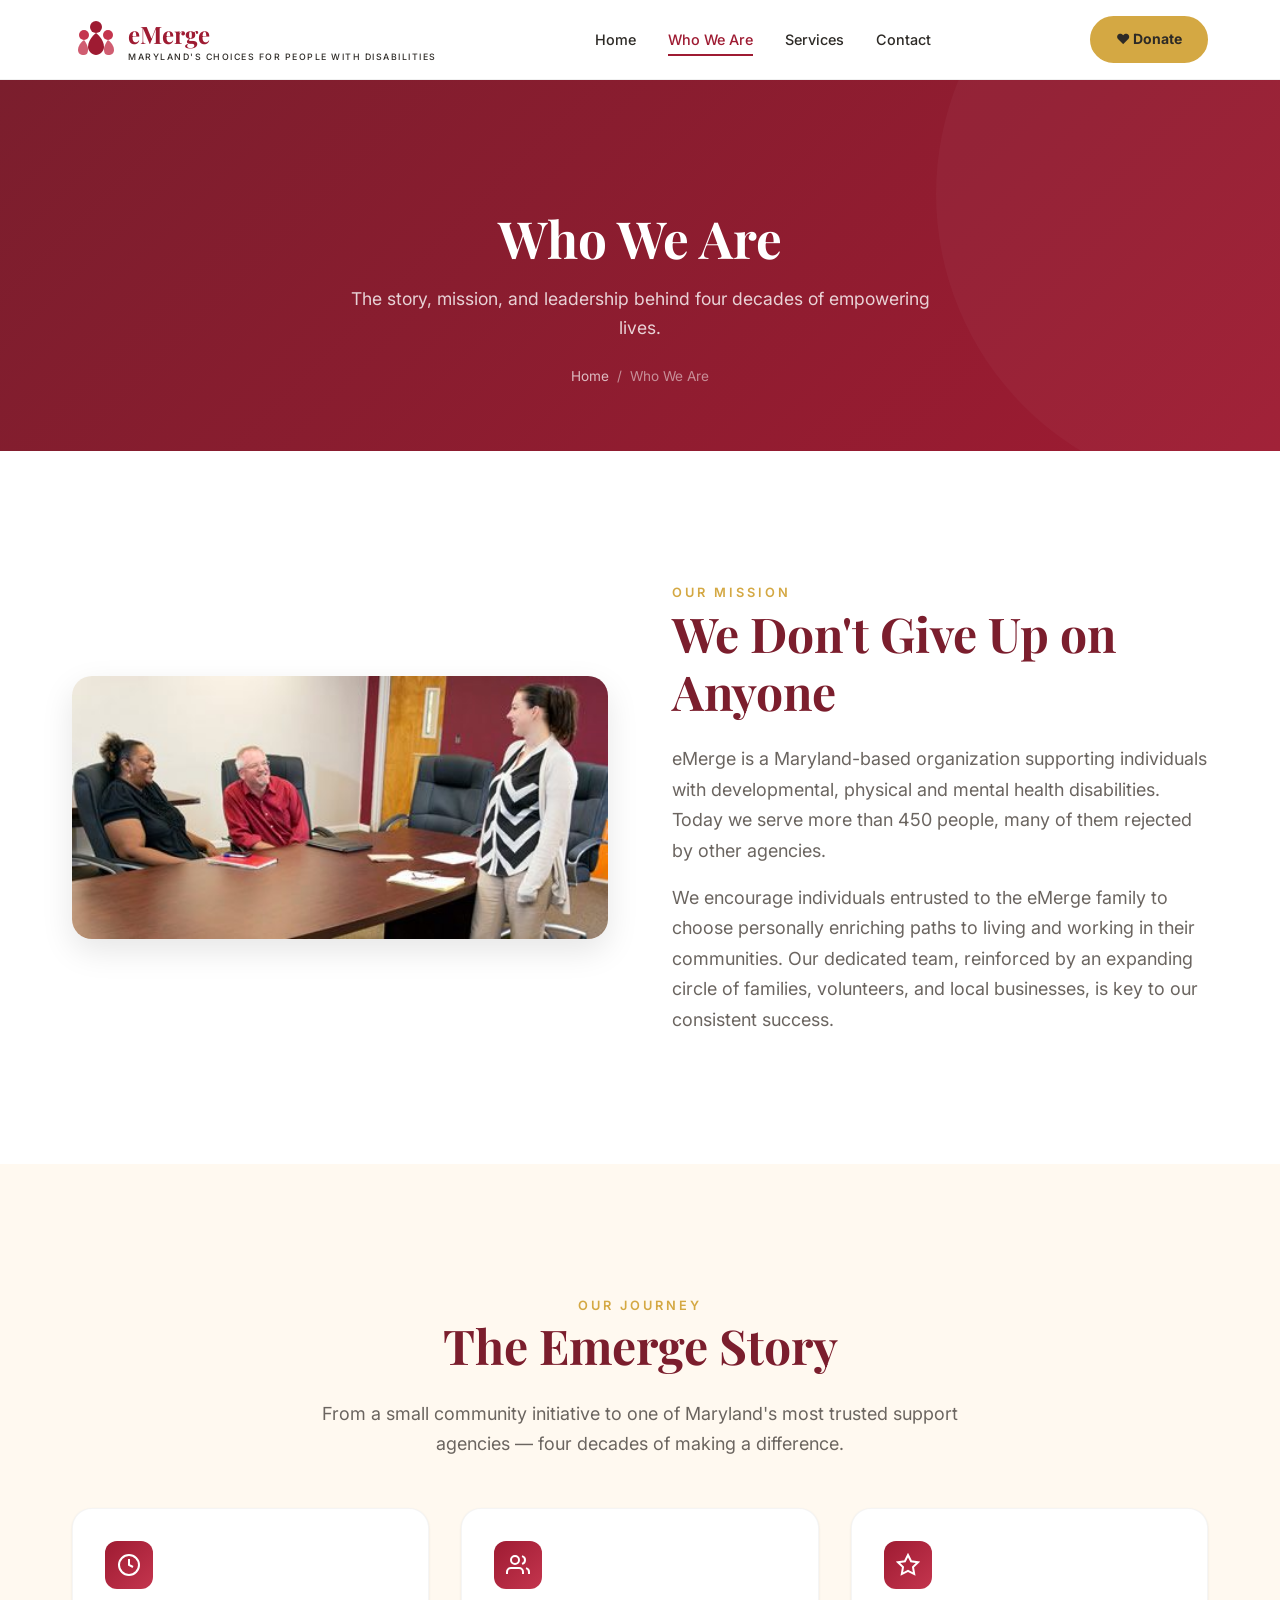
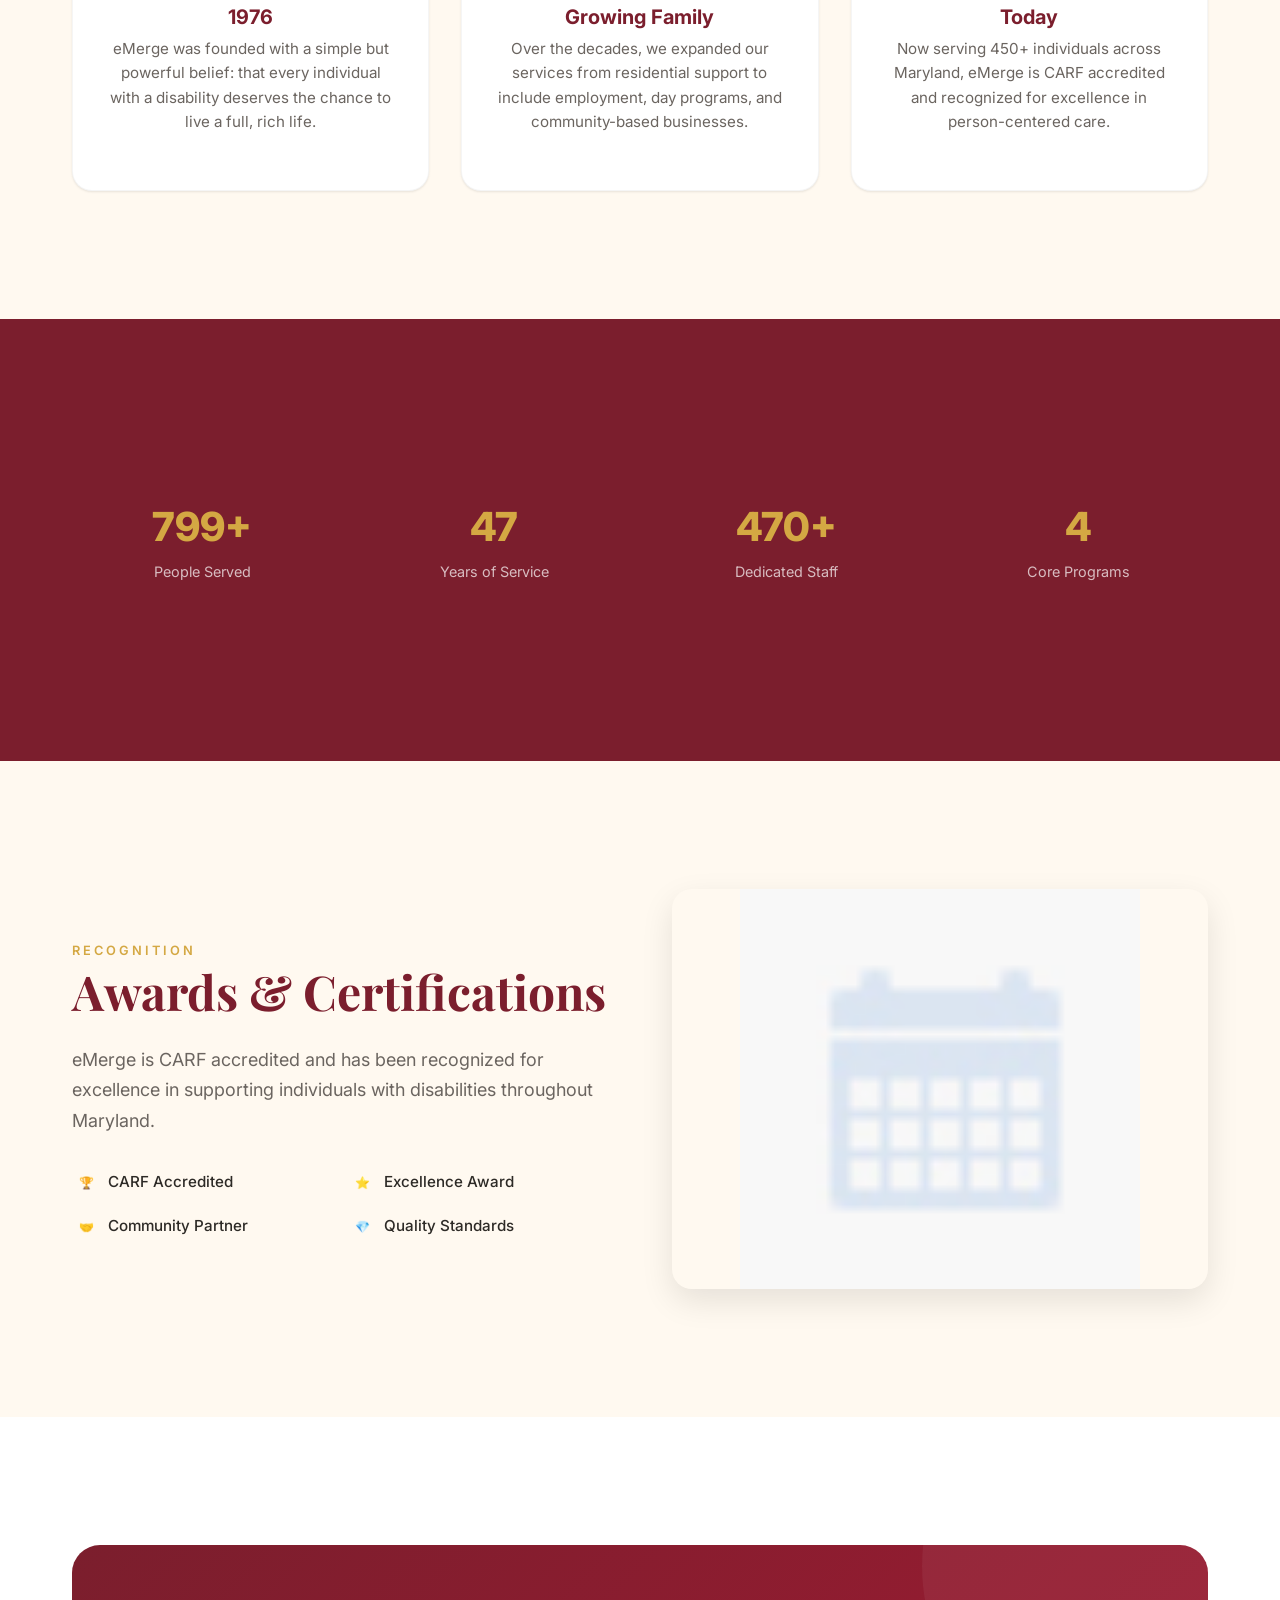
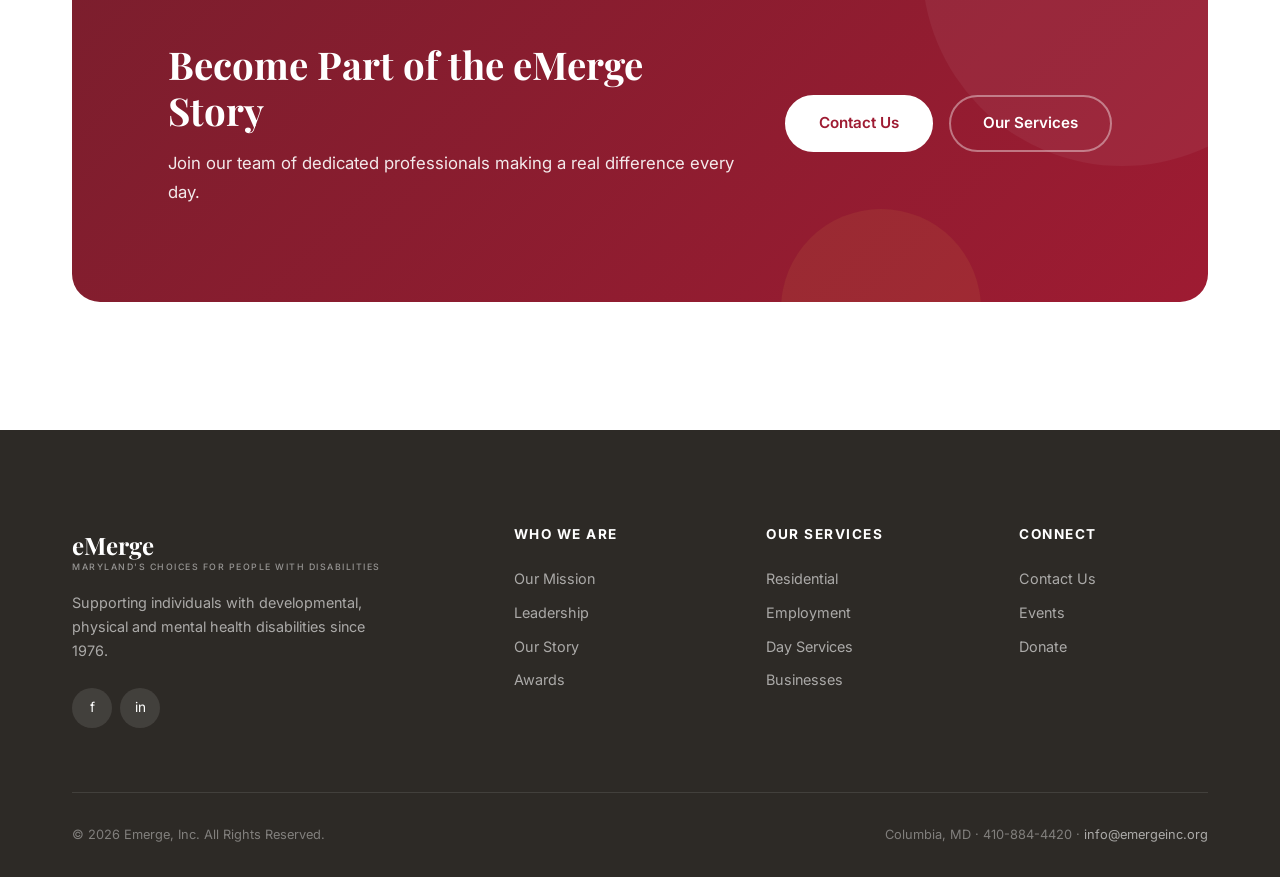
==== commit 2dc7efb0: "removed sections testimonials leadership updated stats" ====
--- a/about.html
+++ b/about.html
@@ -105,7 +105,7 @@
                                 <polyline points="12 6 12 12 16 14" />
                             </svg>
                         </div>
-                        <h3 class="service-card__title">1984</h3>
+                        <h3 class="service-card__title">1976</h3>
                         <p class="service-card__text">
                             eMerge was founded with a simple but powerful belief: that every individual
                             with a disability deserves the chance to live a full, rich life.
@@ -157,15 +157,15 @@
         <div class="container">
             <div class="stats-bar">
                 <div class="stat-item fade-up">
-                    <span class="stat-item__number" data-count="450" data-suffix="+">0</span>
+                    <span class="stat-item__number" data-count="1000" data-suffix="+">0</span>
                     <span class="stat-item__label">People Served</span>
                 </div>
                 <div class="stat-item fade-up">
-                    <span class="stat-item__number" data-count="40" data-suffix="+">0</span>
+                    <span class="stat-item__number" data-count="50" data-suffix="">0</span>
                     <span class="stat-item__label">Years of Service</span>
                 </div>
                 <div class="stat-item fade-up">
-                    <span class="stat-item__number" data-count="200" data-suffix="+">0</span>
+                    <span class="stat-item__number" data-count="600" data-suffix="+">0</span>
                     <span class="stat-item__label">Dedicated Staff</span>
                 </div>
                 <div class="stat-item fade-up">
@@ -176,42 +176,7 @@
         </div>
     </section>
 
-    <!-- Leadership -->
-    <section class="section">
-        <div class="container text-center">
-            <span class="section-label fade-up">Leadership</span>
-            <h2 class="section-title fade-up">Meet Our Team</h2>
-            <p class="section-subtitle fade-up">
-                Our leadership team brings decades of experience and a shared commitment
-                to empowering every individual we serve.
-            </p>
-
-            <div class="team-grid">
-                <div class="team-card fade-up">
-                    <div class="team-card__avatar">ED</div>
-                    <div class="team-card__name">Executive Director</div>
-                    <div class="team-card__role">Chief Executive Officer</div>
-                </div>
-                <div class="team-card fade-up">
-                    <div class="team-card__avatar">DD</div>
-                    <div class="team-card__name">Director of Services</div>
-                    <div class="team-card__role">Residential & Day Programs</div>
-                </div>
-                <div class="team-card fade-up">
-                    <div class="team-card__avatar">HR</div>
-                    <div class="team-card__name">HR Director</div>
-                    <div class="team-card__role">Professional Services</div>
-                </div>
-                <div class="team-card fade-up">
-                    <div class="team-card__avatar">QA</div>
-                    <div class="team-card__name">Quality Assurance</div>
-                    <div class="team-card__role">Compliance & Accreditation</div>
-                </div>
-            </div>
-        </div>
-    </section>
-
-    <!-- Awards Section -->
+    <!-- Awards-->
     <section class="section section--cream">
         <div class="container">
             <div class="content-grid">
@@ -273,7 +238,7 @@
                                 Disabilities</span></div>
                     </a>
                     <p class="footer__brand-text">Supporting individuals with developmental, physical and mental health
-                        disabilities since 1984.</p>
+                        disabilities since 1976.</p>
                     <div class="footer__social">
                         <a href="https://www.facebook.com/eMergeInc" class="footer__social-link" target="_blank">f</a>
                         <a href="http://www.linkedin.com/company/emerge-inc" class="footer__social-link"
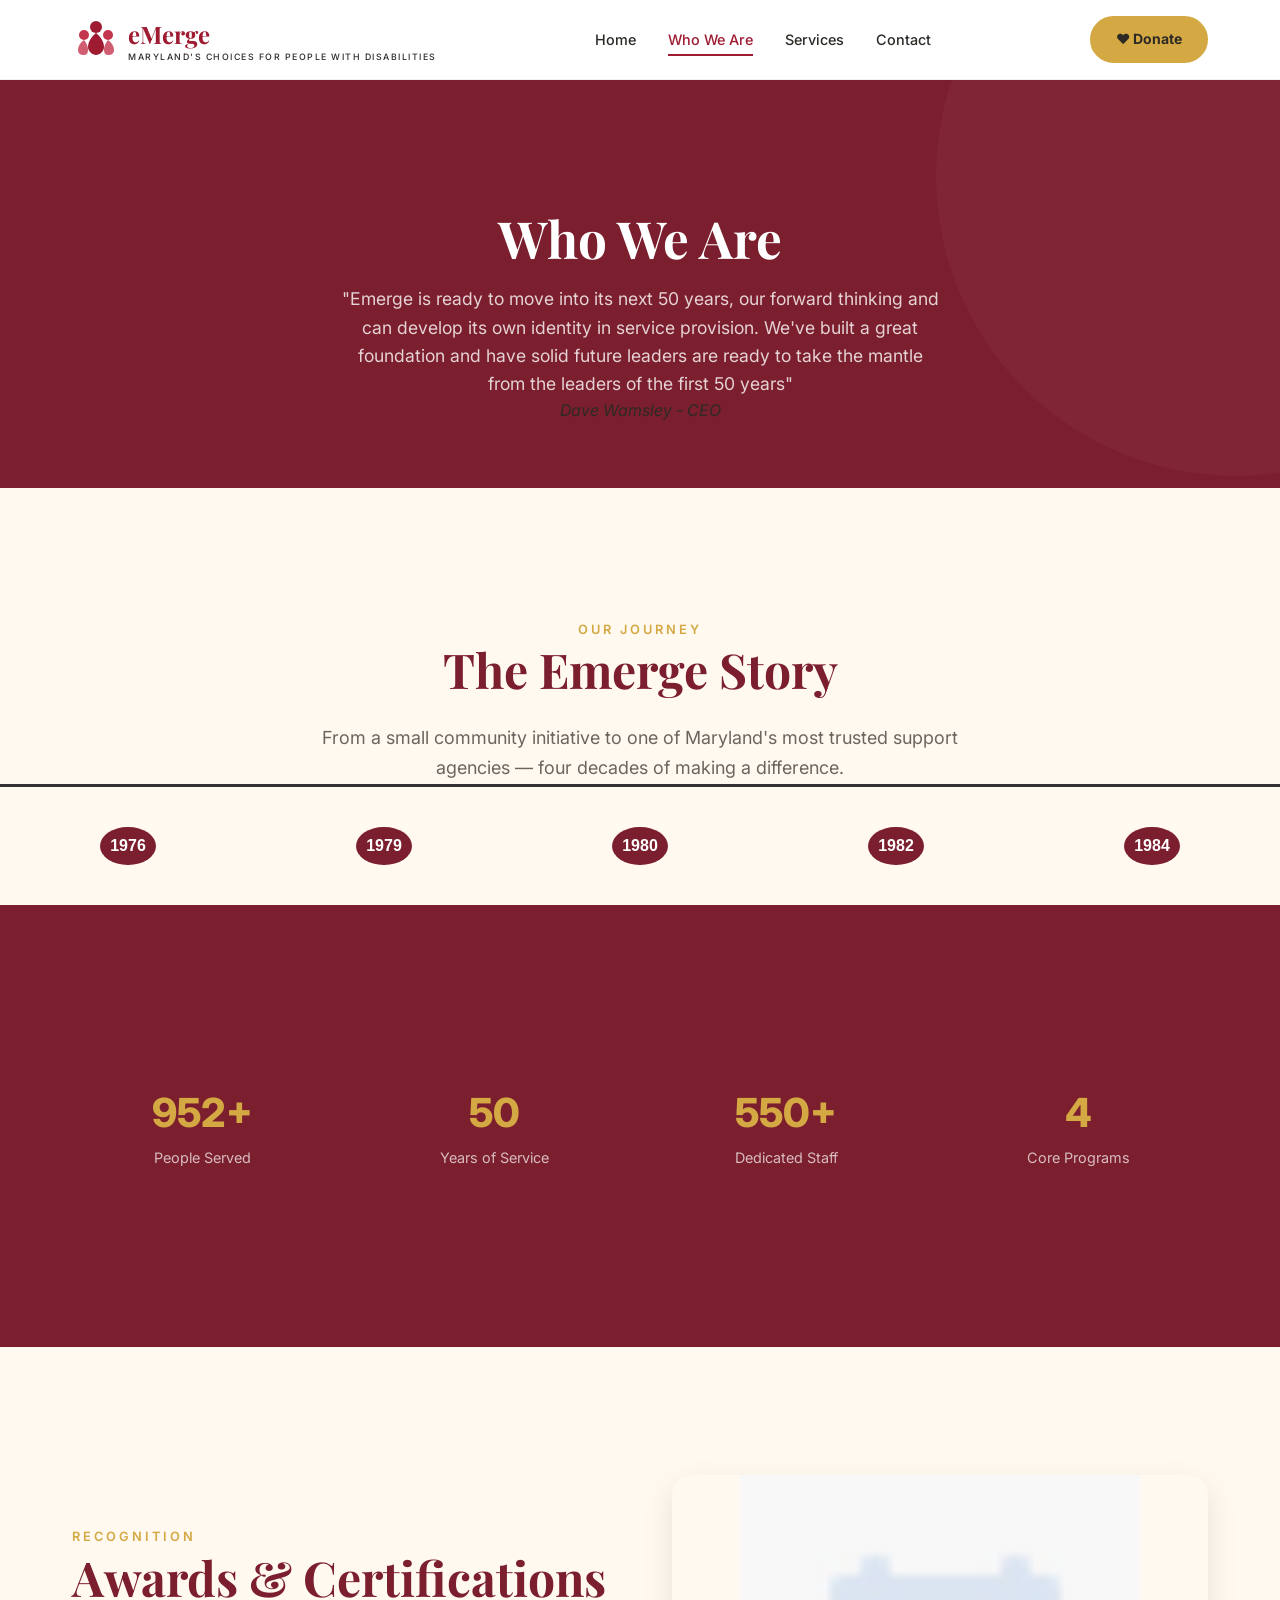
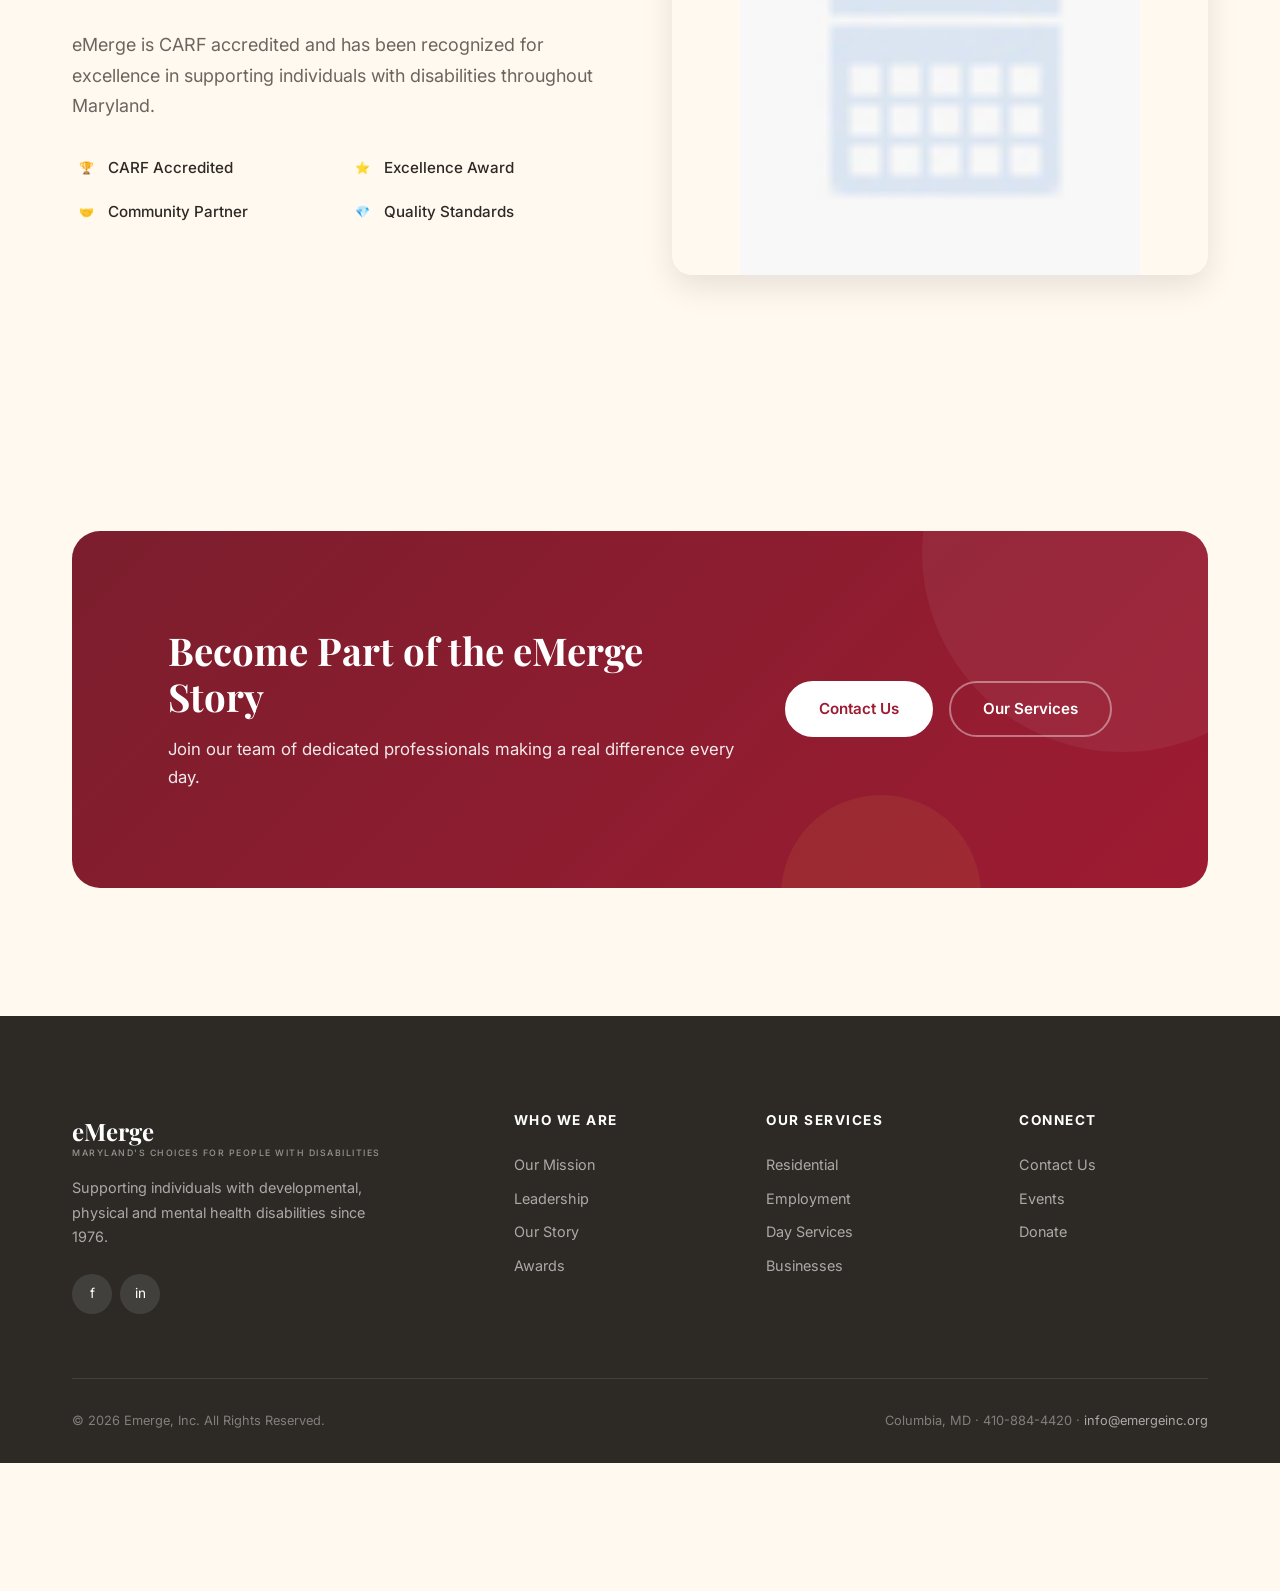
==== commit a3248f2e: "added timeline section added daves quote to who we are updated css for timeline and who we are uploa" ====
--- a/about.html
+++ b/about.html
@@ -51,41 +51,13 @@
     <section class="page-hero">
         <div class="container">
             <h1 class="page-hero__title fade-up">Who We Are</h1>
-            <p class="page-hero__subtitle fade-up">The story, mission, and leadership behind four decades of empowering
-                lives.</p>
-            <div class="page-hero__breadcrumb fade-up">
-                <a href="index.html">Home</a> <span>/</span> <span>Who We Are</span>
-            </div>
-        </div>
-    </section>
-
-    <!-- Mission -->
-    <section class="section">
-        <div class="container">
-            <div class="content-grid">
-                <div class="content-image fade-up">
-                    <img src="images/whoweare.jpg" alt="eMerge community">
-                </div>
-                <div class="fade-up">
-                    <span class="section-label">Our Mission</span>
-                    <h2 class="section-title">We Don't Give Up on Anyone</h2>
-                    <p class="section-subtitle">
-                        eMerge is a Maryland-based organization supporting individuals with developmental,
-                        physical and mental health disabilities. Today we serve more than 450 people,
-                        many of them rejected by other agencies.
-                    </p>
-                    <p class="section-subtitle" style="margin-top: var(--space-md);">
-                        We encourage individuals entrusted to the eMerge family to choose personally
-                        enriching paths to living and working in their communities. Our dedicated team,
-                        reinforced by an expanding circle of families, volunteers, and local businesses,
-                        is key to our consistent success.
-                    </p>
-                </div>
-            </div>
-        </div>
-    </section>
-
-    <!-- Story Timeline -->
+            <p class="page-hero__subtitle fade-up">"Emerge is ready to move into its next 50 years, our forward thinking and can develop its own identity in service provision.
+                We've built a great foundation and have solid future leaders are ready to take the mantle from the leaders of the first 50 years"</p>
+                <p><i>Dave Wamsley - CEO</i></p>
+        </div>
+    </section>
+
+    <!-- ====== timeline====== -->
     <section class="section section--cream">
         <div class="container text-center">
             <span class="section-label fade-up">Our Journey</span>
@@ -94,63 +66,64 @@
                 From a small community initiative to one of Maryland's most trusted
                 support agencies — four decades of making a difference.
             </p>
-
-            <div class="services-grid" style="margin-top: var(--space-2xl);">
-                <div class="service-card fade-up">
-                    <div class="service-card__body">
-                        <div class="service-card__icon">
-                            <svg width="24" height="24" viewBox="0 0 24 24" fill="none" stroke="currentColor"
-                                stroke-width="2">
-                                <circle cx="12" cy="12" r="10" />
-                                <polyline points="12 6 12 12 16 14" />
-                            </svg>
-                        </div>
-                        <h3 class="service-card__title">1976</h3>
-                        <p class="service-card__text">
-                            eMerge was founded with a simple but powerful belief: that every individual
-                            with a disability deserves the chance to live a full, rich life.
-                        </p>
-                    </div>
-                </div>
-
-                <div class="service-card fade-up">
-                    <div class="service-card__body">
-                        <div class="service-card__icon">
-                            <svg width="24" height="24" viewBox="0 0 24 24" fill="none" stroke="currentColor"
-                                stroke-width="2">
-                                <path d="M17 21v-2a4 4 0 0 0-4-4H5a4 4 0 0 0-4 4v2" />
-                                <circle cx="9" cy="7" r="4" />
-                                <path d="M23 21v-2a4 4 0 0 0-3-3.87" />
-                                <path d="M16 3.13a4 4 0 0 1 0 7.75" />
-                            </svg>
-                        </div>
-                        <h3 class="service-card__title">Growing Family</h3>
-                        <p class="service-card__text">
-                            Over the decades, we expanded our services from residential support to include
-                            employment, day programs, and community-based businesses.
-                        </p>
-                    </div>
-                </div>
-
-                <div class="service-card fade-up">
-                    <div class="service-card__body">
-                        <div class="service-card__icon">
-                            <svg width="24" height="24" viewBox="0 0 24 24" fill="none" stroke="currentColor"
-                                stroke-width="2">
-                                <polygon
-                                    points="12 2 15.09 8.26 22 9.27 17 14.14 18.18 21.02 12 17.77 5.82 21.02 7 14.14 2 9.27 8.91 8.26 12 2" />
-                            </svg>
-                        </div>
-                        <h3 class="service-card__title">Today</h3>
-                        <p class="service-card__text">
-                            Now serving 450+ individuals across Maryland, eMerge is CARF accredited
-                            and recognized for excellence in person-centered care.
-                        </p>
-                    </div>
-                </div>
-            </div>
-        </div>
-    </section>
+        </div>
+    <section class="timeline">
+        <div class="timeline-item">
+            <button class="year">1976</button>
+            <div class="content">
+                <h3>The Beginning of Our Legacy</h3>
+                <p>The Articles of Incorporation are filed for
+                    the Maryland Homes for the Retarded on December 6th 1976</p>
+            </div>
+        </div>
+
+        <div class="timeline-item">
+            <button class="year">1979</button>
+            <div class="content">
+                <h3>Establishing Leadership</h3>
+                <img src="images/mdmayors.png">
+                <p><ul>
+                <li>Maryland Homes for the Retarded changes its name to Maryland Homes for the Handicapped.
+                    Rev. David Michel, Jack Merriman, and Charles Helm are the founding directors.</li>
+                <li>Jack Merriman convinces Baltimore City to give the Mayor’s Residence on
+                    Maryland Ave to Maryland Homes.</li>
+                </p>
+            </div>
+        </div>
+
+        <div class="timeline-item">
+            <button class="year">1980</button>
+            <div class="content">
+                <h3>Astor Courts</h3>
+                <img src="images/astorcourts.png">
+                <p>Rev Michel and Charles Helms convinces St Marks Lutheran Church
+                    to use its endowment ($500,000) to purchase Astor Courts on 25th and St. Paul
+                    to create housing for people from Rosewood.</p>
+            </div>
+        </div>
+
+        <div class="timeline-item">
+            <button class="year">1982</button>
+            <div class="content">
+                <h3>Program Expansion </h3>
+                <img src="images/gerst.png">
+                <p><ul>
+                <li>Community Link is formed in 1982 as a subsidiary corporation of Maryland Homes
+                    to own and manage Astor Courts, to be managed by Charles Helms, a for-profit corporation that
+                pays its directors</li>
+            </ul></p>
+            </div>
+        </div>
+        <div class="timeline-item">
+            <button class="year">1984</button>
+            <div class="content">
+                <h3></h3>
+        </div>
+                </div>
+            </div>
+    </section>
+
+
 
     <!-- Stats -->
     <section class="section section--dark">
--- a/styles.css
+++ b/styles.css
@@ -1018,7 +1018,7 @@
    Interior Page Hero
    =================================== */
 .page-hero {
-  background: linear-gradient(135deg, var(--color-primary-dark), var(--color-primary));
+  background: linear-gradient(135deg, var(--color-primary-dark), var(--color-primary-dark));
   padding: var(--space-5xl) 0 var(--space-3xl);
   margin-top: var(--nav-height);
   text-align: center;
@@ -1378,7 +1378,7 @@
   line-height: 1.6;
 }
 
-/* Stats bar */
+/* stats bar */
 .stats-bar {
   display: grid;
   grid-template-columns: repeat(4, 1fr);
@@ -1410,7 +1410,7 @@
   }
 }
 
-/* Map Embed */
+/* map embed */
 .map-container {
   border-radius: var(--radius-lg);
   overflow: hidden;
@@ -1423,3 +1423,68 @@
   height: 100%;
   border: 0;
 }
+
+
+.timeline {
+  display: flex;
+  justify-content: space-between;
+  position: relative;
+  padding: 40px 0;
+  border-top: 3px solid #333;
+}
+
+.timeline-item {
+  position: relative;
+  text-align: center;
+  width: 30%;
+}
+
+.year {
+  font-size: 1rem;
+  font-weight: bold;
+  cursor: pointer;
+  background: #7B1E2D;
+  color: #fff;
+  padding: 10px;
+  border-radius: 50%;
+  border: none;
+}
+
+/* hidden by default */
+.content {
+  position: absolute;
+  top: 70px;
+  left: 50%;
+  transform: translateX(-50%);
+  width: 400px;
+  background: #fff;
+  border: 1px solid #ddd;
+  padding: 15px;
+  border-radius: 8px;
+  opacity: 0;
+  pointer-events: none;
+  transition: all 0.3s ease;
+}
+
+/* hover support (desktop) */
+.timeline-item:hover .content {
+  opacity: 1;
+  pointer-events: auto;
+}
+
+/* click support */
+.timeline-item.active .content {
+  opacity: 1;
+  pointer-events: auto;
+}
+
+/* highlight active year */
+.timeline-item.active .year {
+  background: #007bff;
+}
+
+.content img {
+  width: 100%;
+  border-radius: 5px;
+  margin-top: 10px;
+}
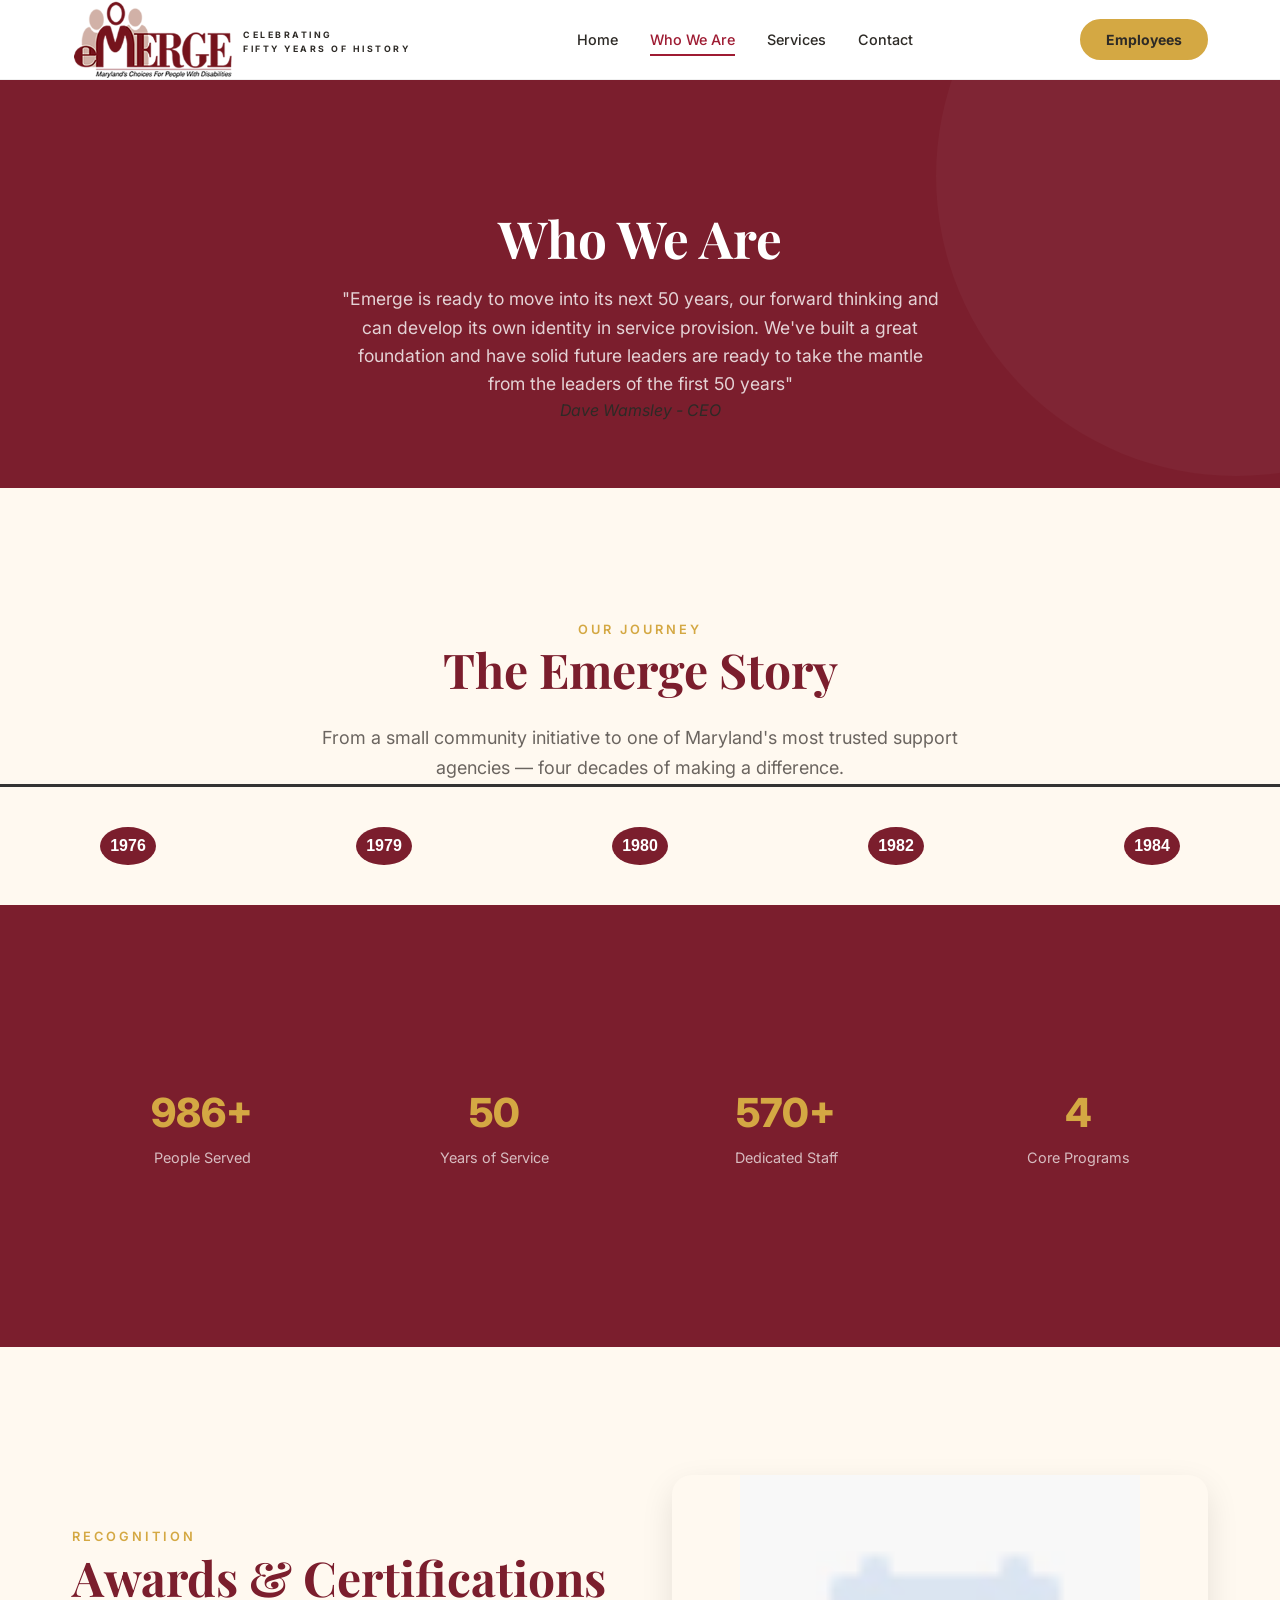
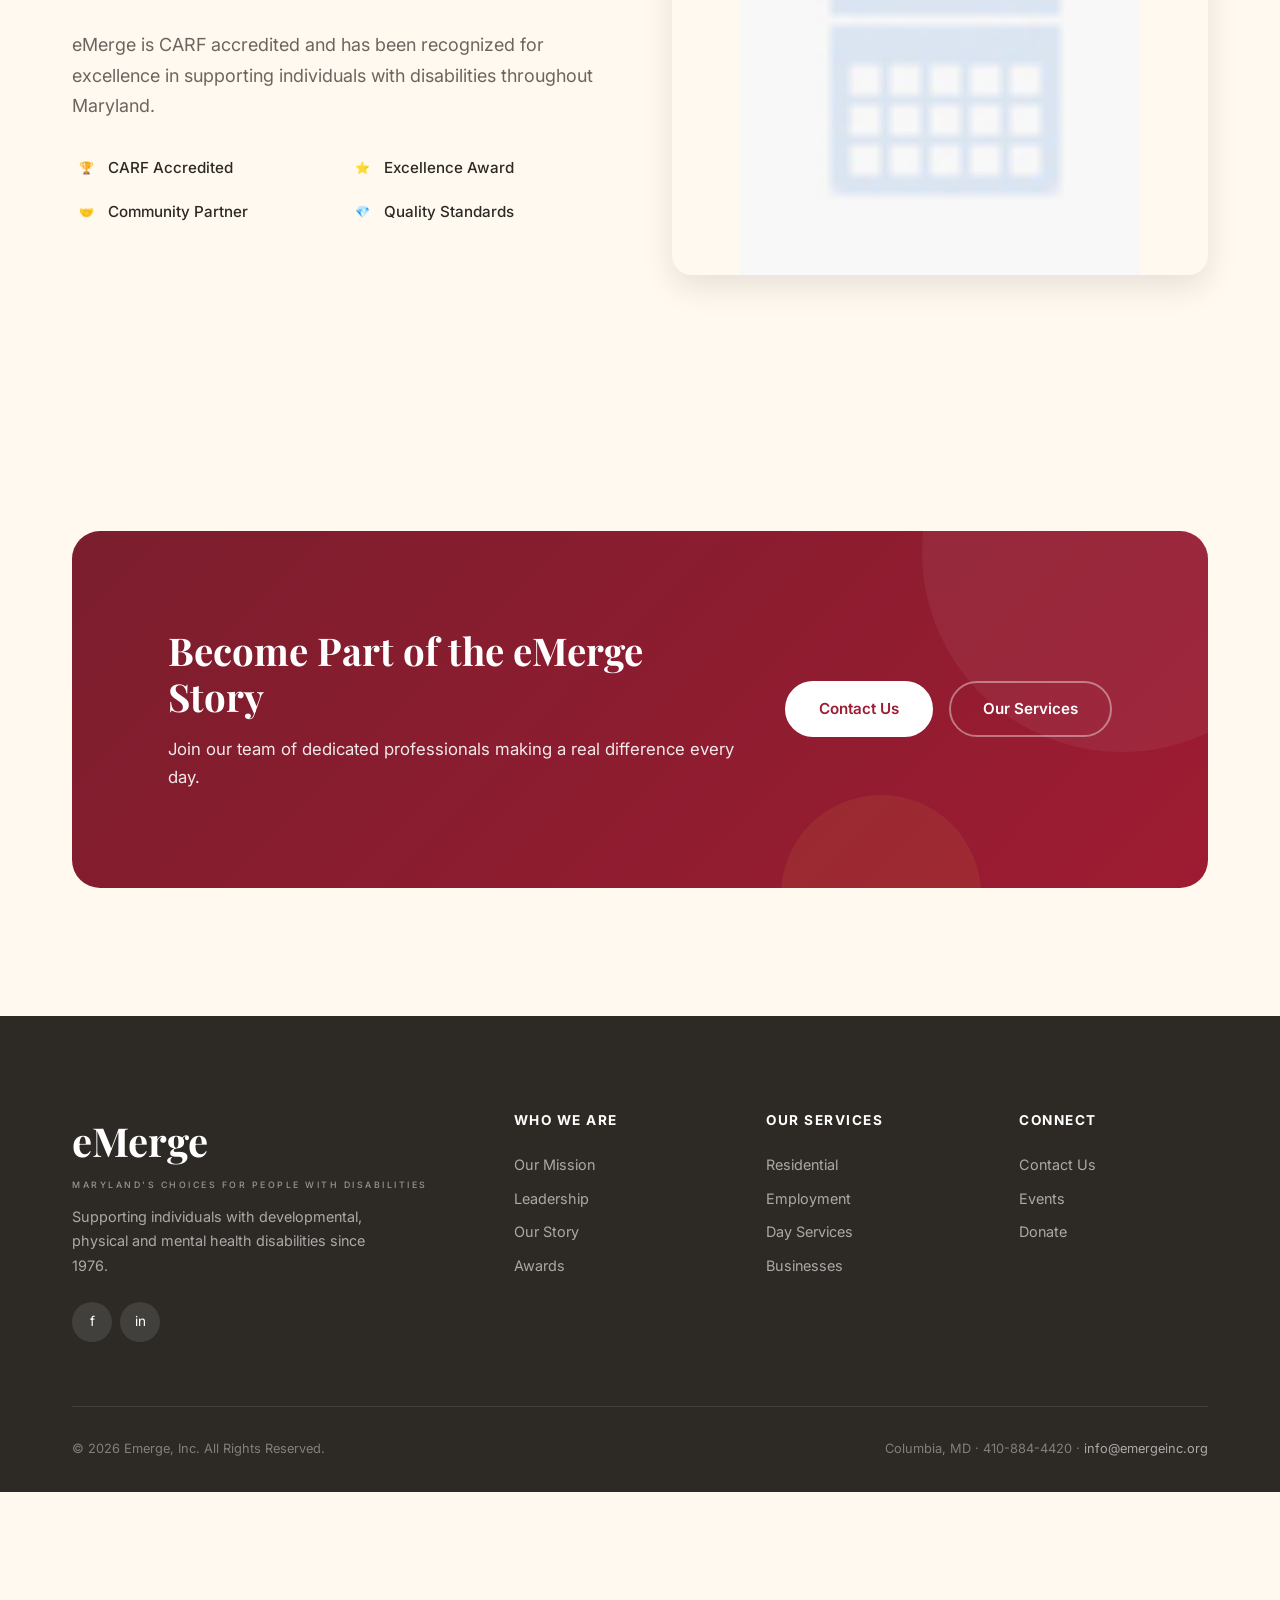
==== commit aced9fab: "reconfigured navbar added employee section added logo added employment services text" ====
--- a/about.html
+++ b/about.html
@@ -11,41 +11,34 @@
 </head>
 
 <body>
-    <!-- Navigation -->
-    <nav class="navbar" id="navbar">
-        <div class="container">
-            <a href="index.html" class="navbar__logo" id="logo">
-                <svg class="navbar__logo-icon" viewBox="0 0 48 48" fill="none">
-                    <circle cx="24" cy="12" r="6" fill="#9e1b32" />
-                    <circle cx="12" cy="20" r="5" fill="#c4354e" />
-                    <circle cx="36" cy="20" r="5" fill="#c4354e" />
-                    <path d="M24 18 C24 18 16 24 16 32 C16 36 20 40 24 40 C28 40 32 36 32 32 C32 24 24 18 24 18Z"
-                        fill="#9e1b32" />
-                    <path d="M12 25 C12 25 6 29 6 35 C6 38 8 40 12 40 C16 40 16 36 16 34 C16 30 12 25 12 25Z"
-                        fill="#c4354e" opacity="0.8" />
-                    <path d="M36 25 C36 25 42 29 42 35 C42 38 40 40 36 40 C32 40 32 36 32 34 C32 30 36 25 36 25Z"
-                        fill="#c4354e" opacity="0.8" />
-                </svg>
-                <div class="navbar__logo-text">eMerge<span>Maryland's Choices For People With Disabilities</span></div>
-            </a>
-            <ul class="navbar__links" id="navLinks">
-                <li><a href="index.html" class="navbar__link">Home</a></li>
-                <li><a href="about.html" class="navbar__link active">Who We Are</a></li>
-                <li><a href="services.html" class="navbar__link">Services</a></li>
-                <li><a href="contact.html" class="navbar__link">Contact</a></li>
-            </ul>
-            <div class="navbar__actions">
-                <a href="contact.html" class="btn btn-donate btn-sm">❤️ Donate</a>
-                <button class="navbar__toggle" id="navToggle" aria-label="Toggle menu">
-                    <svg viewBox="0 0 24 24" fill="none" stroke="currentColor" stroke-width="2">
-                        <line x1="3" y1="6" x2="21" y2="6" />
-                        <line x1="3" y1="12" x2="21" y2="12" />
-                        <line x1="3" y1="18" x2="21" y2="18" />
-                    </svg>
-                </button>
-            </div>
-        </div>
-    </nav>
+<!-- ====== Navigation ====== -->
+<nav class="navbar" id="navbar">
+    <div class="container">
+        <a href="index.html" class="navbar__logo" id="logo">
+            <img src="images/emerge-logo.png"
+                 alt="eMERGE Logo"
+                 class="navbar__logo-icon">
+            </svg>
+            <div class="navbar__logo-text"><span><b><p>Celebrating</p><p>Fifty Years of History</p></b></b></span></div>
+        </a>
+        <ul class="navbar__links" id="navLinks">
+            <li><a href="index.html" class="navbar__link">Home</a></li>
+            <li><a href="about.html" class="navbar__link active">Who We Are</a></li>
+            <li><a href="services.html" class="navbar__link">Services</a></li>
+            <li><a href="contact.html" class="navbar__link">Contact</a></li>
+        </ul>
+        <div class="dropdown">
+            <button class="btn btn-donate btn-sm dropdown-toggle">
+                Employees
+            </button>
+
+            <div class="dropdown-menu">
+                <a href="https:securepass.emergeinc.org">Password Rest & Account Unlock</a>
+                <a href="employee-portal.html">Access Your Email</a>
+            </div>
+        </div>
+    </div>
+</nav>
 
     <!-- Page Hero -->
     <section class="page-hero">
--- a/styles.css
+++ b/styles.css
@@ -1,6 +1,5 @@
 /* ===================================
    eMerge Design System
-   Keeping brand identity, modern layout
    =================================== */
 
 /* Google Fonts */
@@ -8,14 +7,14 @@
 
 /* CSS Custom Properties */
 :root {
-  /* Brand Colors — kept from existing site */
+  /* Brand Colors  */
   --color-primary: #9e1b32;
   --color-primary-dark: #7B1E2D;
   --color-primary-light: #c4354e;
   --color-accent-gold: #D4A843;
   --color-accent-gold-light: #f0d68a;
   
-  /* Neutrals */
+  /* Neutral */
   --color-white: #ffffff;
   --color-cream: #FFF9F0;
   --color-light-gray: #f5f3f0;
@@ -278,7 +277,7 @@
 }
 
 /* ===================================
-   Navigation
+   Nav
    =================================== */
 .navbar {
   position: fixed;
@@ -306,6 +305,7 @@
 }
 
 .navbar__logo {
+  height: 77px;
   display: flex;
   align-items: center;
   gap: var(--space-sm);
@@ -313,13 +313,14 @@
 }
 
 .navbar__logo-icon {
-  width: 48px;
-  height: 48px;
+  width:  auto;
+  height: 100%;
+  display: block;
 }
 
 .navbar__logo-text {
   font-family: var(--font-display);
-  font-size: 1.5rem;
+  font-size: 2.5rem;
   color: var(--color-primary);
   font-weight: 700;
 }
@@ -330,9 +331,9 @@
   display: block;
   font-family: var(--font-primary);
   font-weight: 500;
-  letter-spacing: 1.5px;
+  letter-spacing: 2.5px;
   text-transform: uppercase;
-  margin-top: -4px;
+  margin-top: 5px;
 }
 
 .navbar__links {
@@ -1487,4 +1488,50 @@
   width: 100%;
   border-radius: 5px;
   margin-top: 10px;
+}
+
+
+<----Employees---->
+
+ .dropdown {
+   position: relative;
+   display: inline-block;
+ }
+
+/* hidden by default */
+.dropdown-menu {
+  position: absolute;
+  top: 100%; /* right under button */
+  left: 50%
+  background: white;
+  min-width: 160px;
+  border-radius: 6px;
+  box-shadow: 0 8px 20px rgba(0,0,0,0.1);
+  transform: translateX(-50%) translateY(8px);
+  opacity: 0;
+  visibility: hidden;
+  transform: translateY(10px);
+  transition: all 0.2s ease;
+  z-index: 1000;
+}
+
+/* show on hover */
+.dropdown:hover .dropdown-menu {
+  opacity: 1;
+  background: white;
+  visibility: visible;
+  transform: translateY(0);
+  left: 100;
+}
+
+/* links inside dropdown */
+.dropdown-menu a {
+  display: block;
+  padding: 10px 14px;
+  color: #333;
+  text-decoration: none;
+}
+
+.dropdown-menu a:hover {
+  background: #f5f5f5;
 }
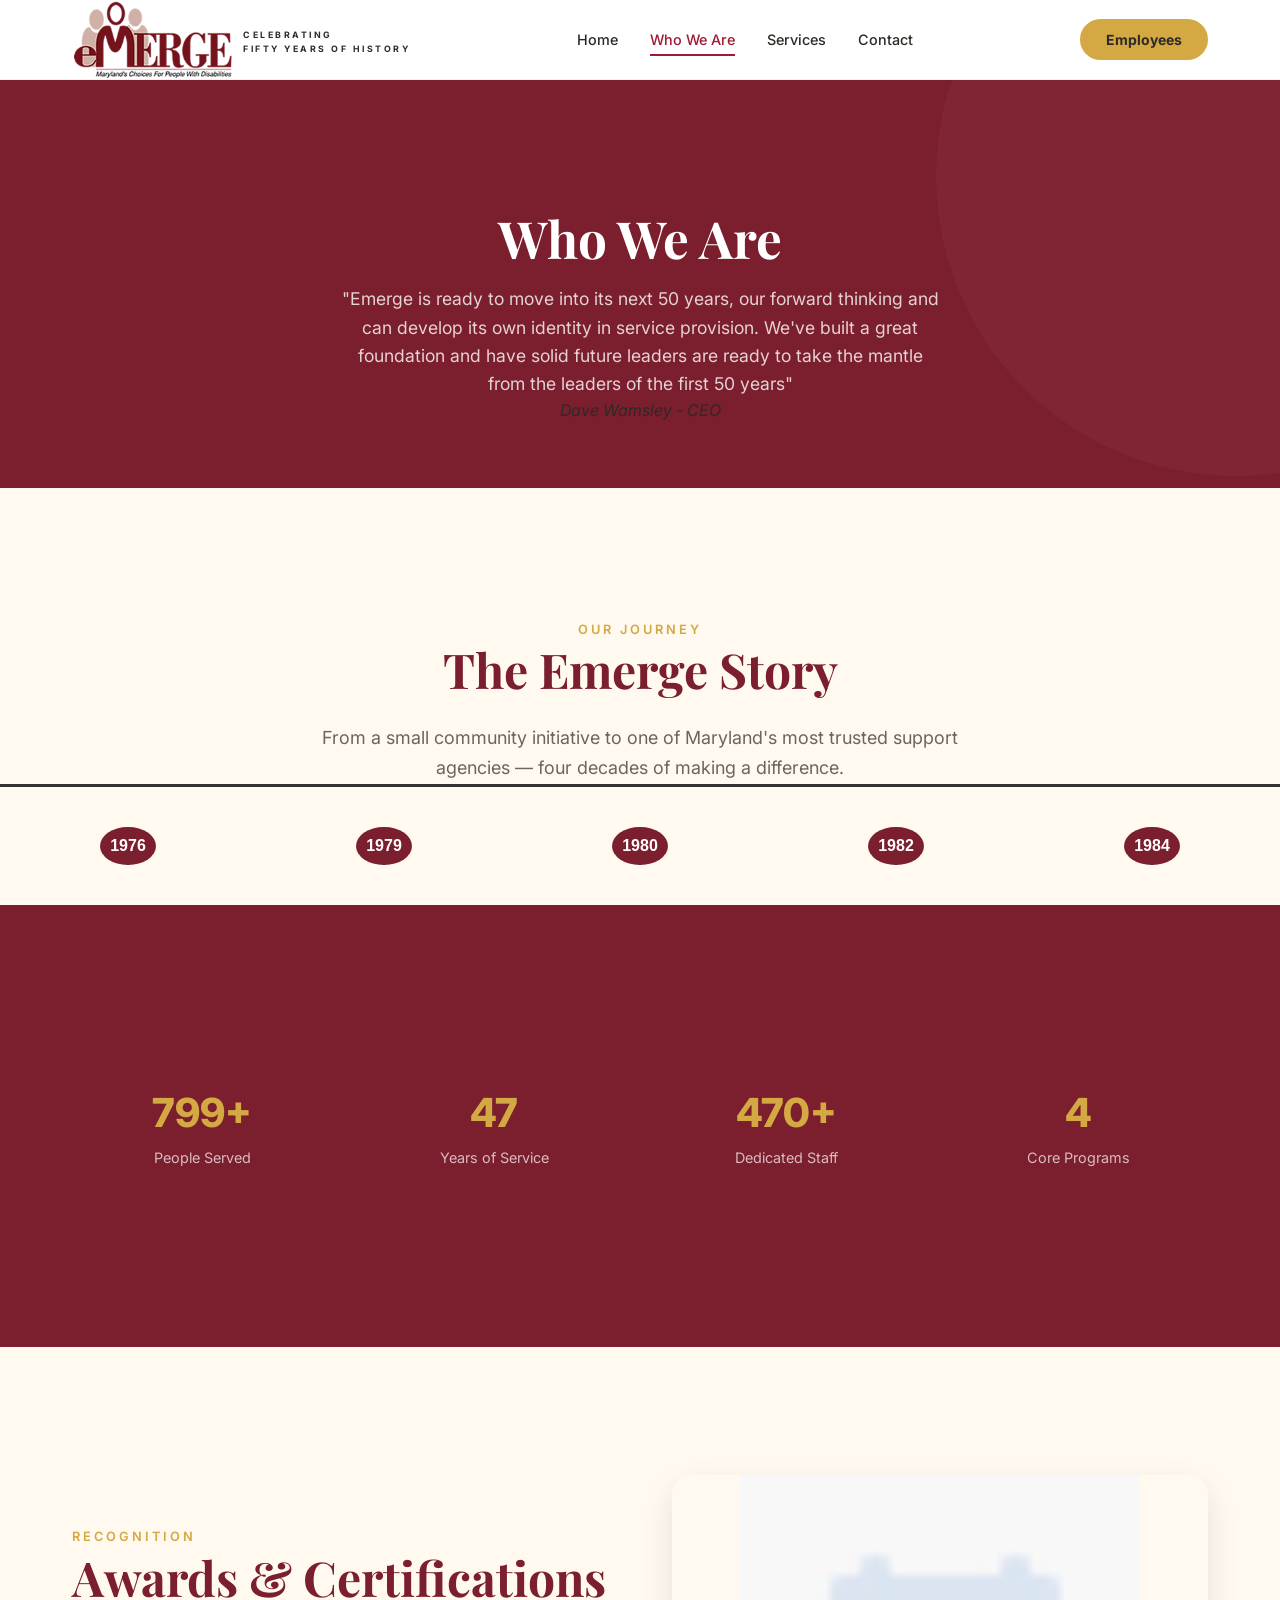
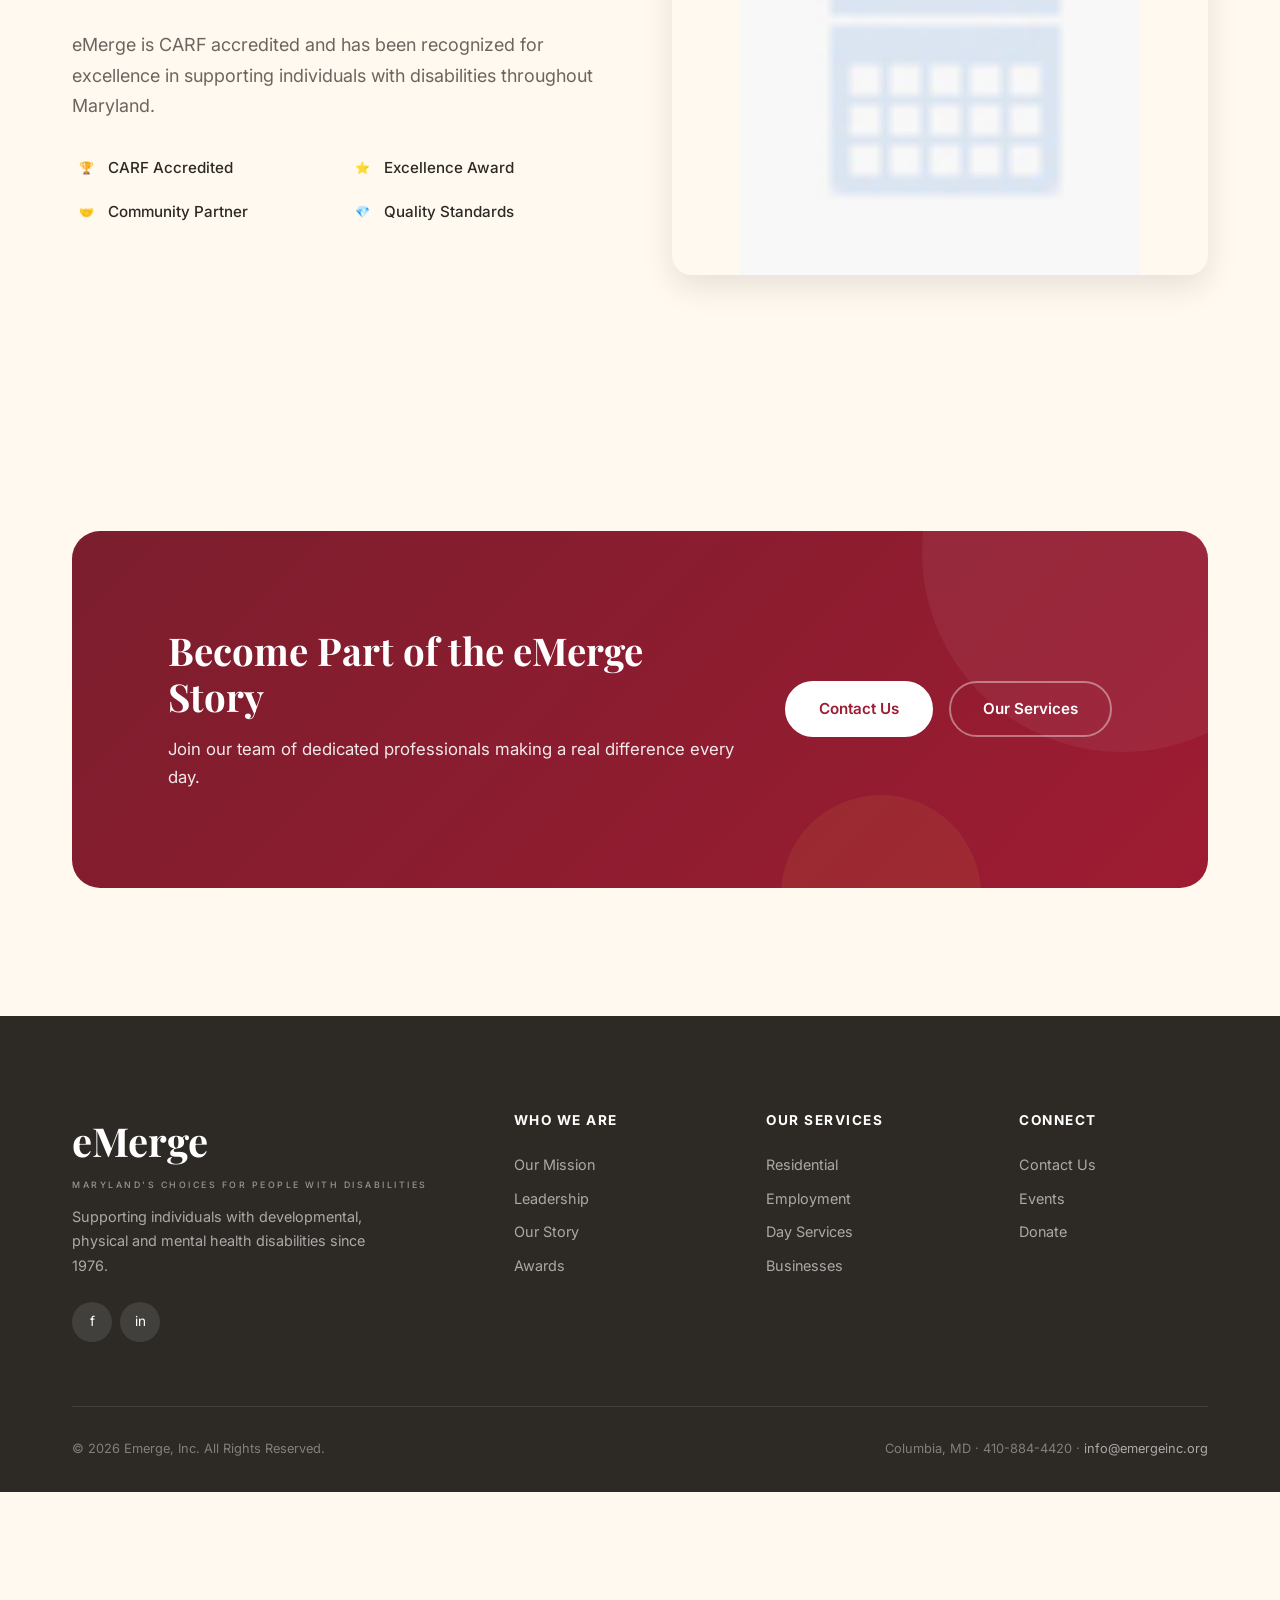
==== commit 53744d97: "updated outlook link for navbar" ====
--- a/about.html
+++ b/about.html
@@ -33,8 +33,8 @@
             </button>
 
             <div class="dropdown-menu">
-                <a href="https:securepass.emergeinc.org">Password Rest & Account Unlock</a>
-                <a href="employee-portal.html">Access Your Email</a>
+                <a href="https://securepass.emergeinc.org">Password Rest & Account Unlock</a>
+                <a href="outlook.office.com">Access Your Email</a>
             </div>
         </div>
     </div>
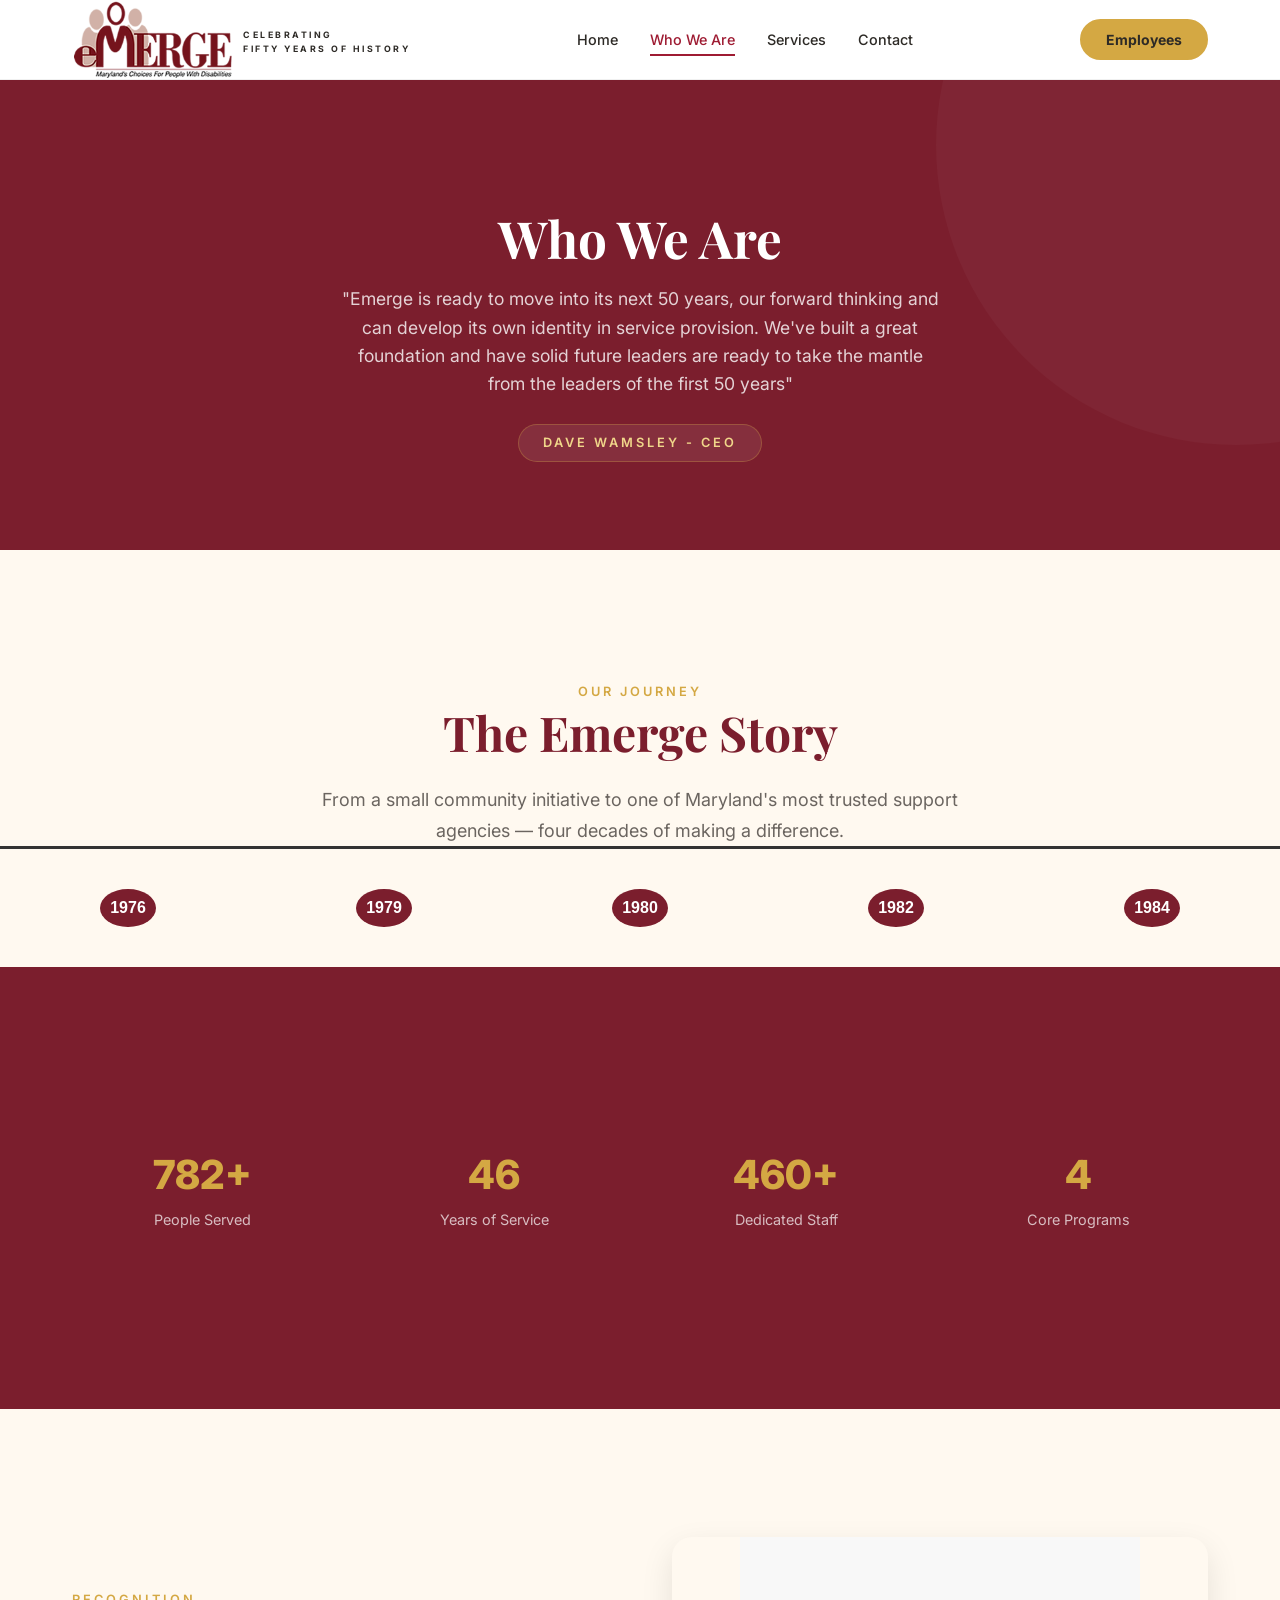
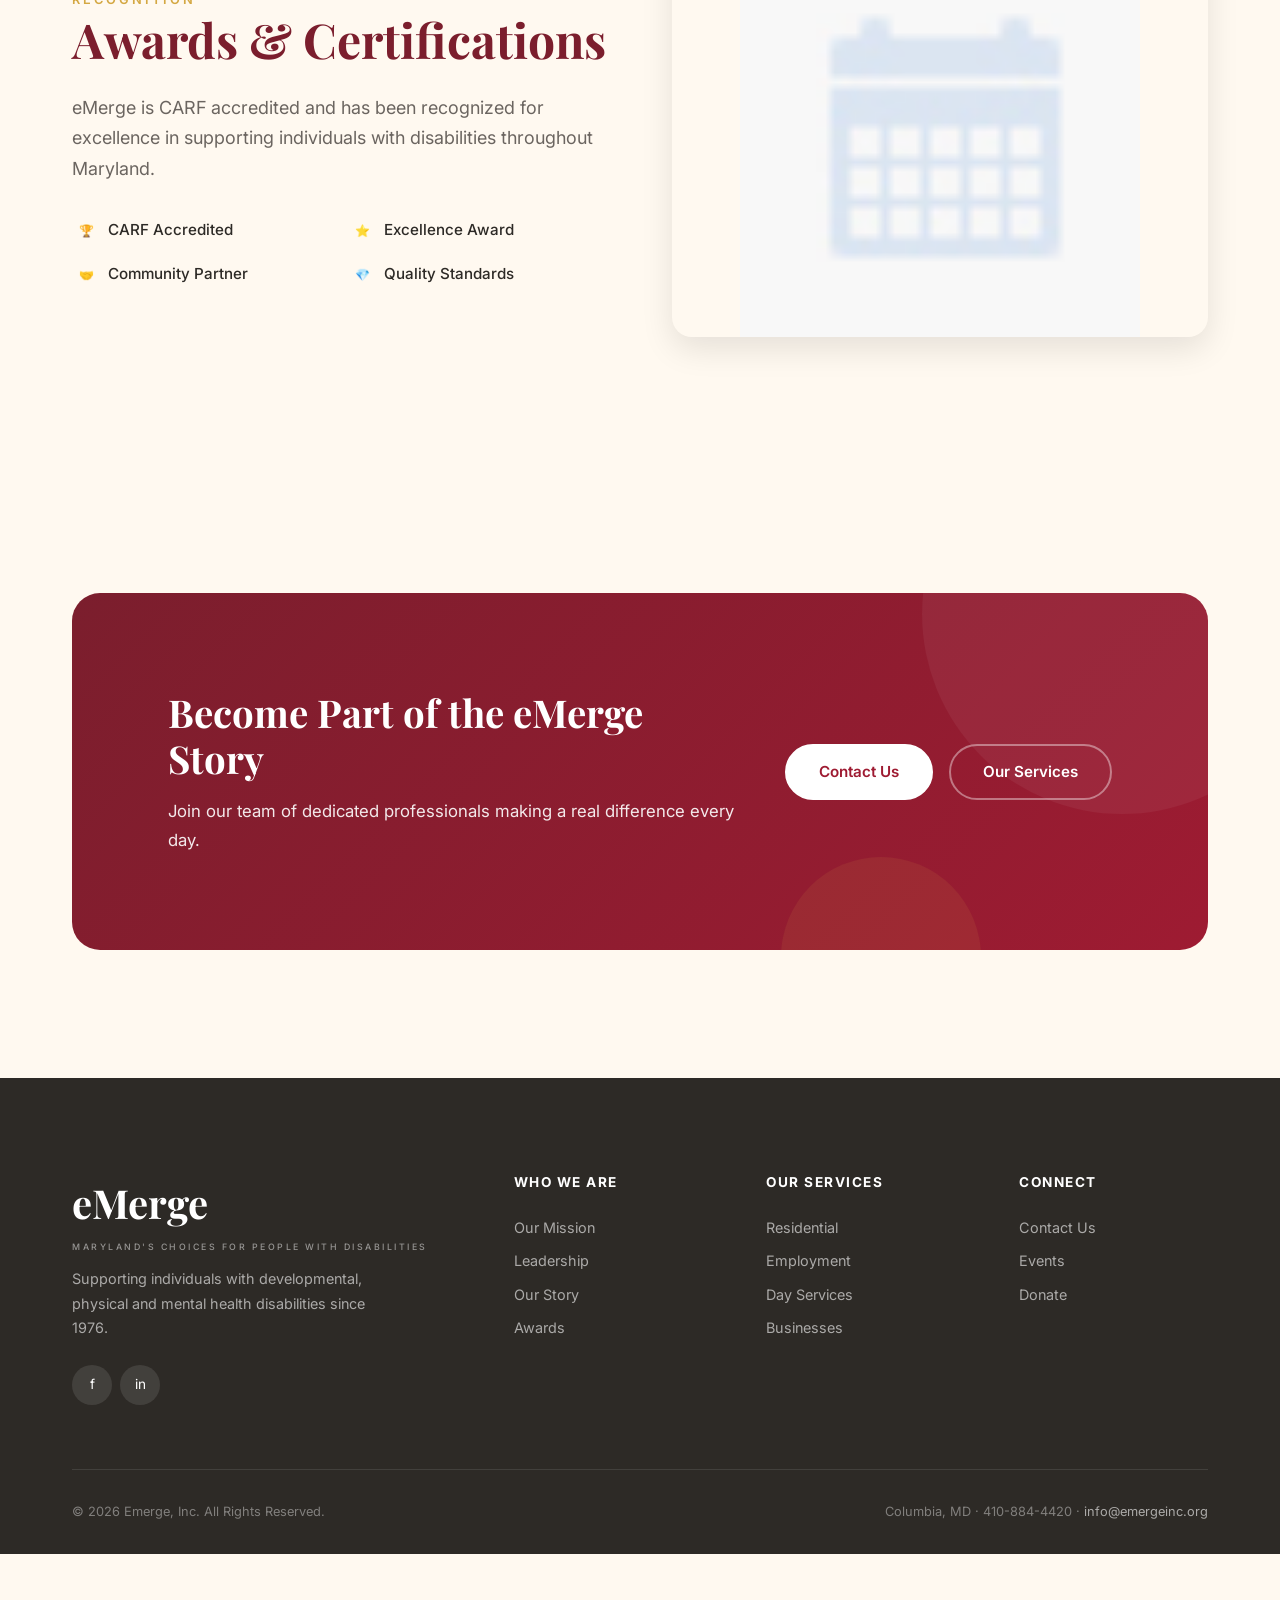
==== commit 6e8bc961: "updated dave's quote box" ====
--- a/about.html
+++ b/about.html
@@ -19,7 +19,7 @@
                  alt="eMERGE Logo"
                  class="navbar__logo-icon">
             </svg>
-            <div class="navbar__logo-text"><span><b><p>Celebrating</p><p>Fifty Years of History</p></b></b></span></div>
+            <div class="navbar__logo-text"><span><b><p>Celebrating</p><p>Fifty Years of History</p></b></span></div>
         </a>
         <ul class="navbar__links" id="navLinks">
             <li><a href="index.html" class="navbar__link">Home</a></li>
@@ -46,7 +46,9 @@
             <h1 class="page-hero__title fade-up">Who We Are</h1>
             <p class="page-hero__subtitle fade-up">"Emerge is ready to move into its next 50 years, our forward thinking and can develop its own identity in service provision.
                 We've built a great foundation and have solid future leaders are ready to take the mantle from the leaders of the first 50 years"</p>
-                <p><i>Dave Wamsley - CEO</i></p>
+            <br>
+            <span class="hero__tagline">Dave Wamsley - CEO</span>
+
         </div>
     </section>
 
--- a/styles.css
+++ b/styles.css
@@ -760,6 +760,8 @@
   }
 }
 
+
+
 /* ===================================
    Testimonial Section
    =================================== */
@@ -1534,4 +1536,18 @@
 
 .dropdown-menu a:hover {
   background: #f5f5f5;
-}+}
+
+
+.ceo__tagline {
+  display: inline-block;
+  font-size: 0.8rem;
+  font-weight: 600;
+  text-transform: uppercase;
+  letter-spacing: 3px;
+  color: var(--color-accent-gold-light);
+  margin-bottom: var(--space-lg);
+  padding: var(--space-sm) var(--space-lg);
+  background: rgba(255,255,255,0.08);
+  border-radius: var(--radius-full);
+  border: 1px solid rgba(212, 168, 67, 0.3);
